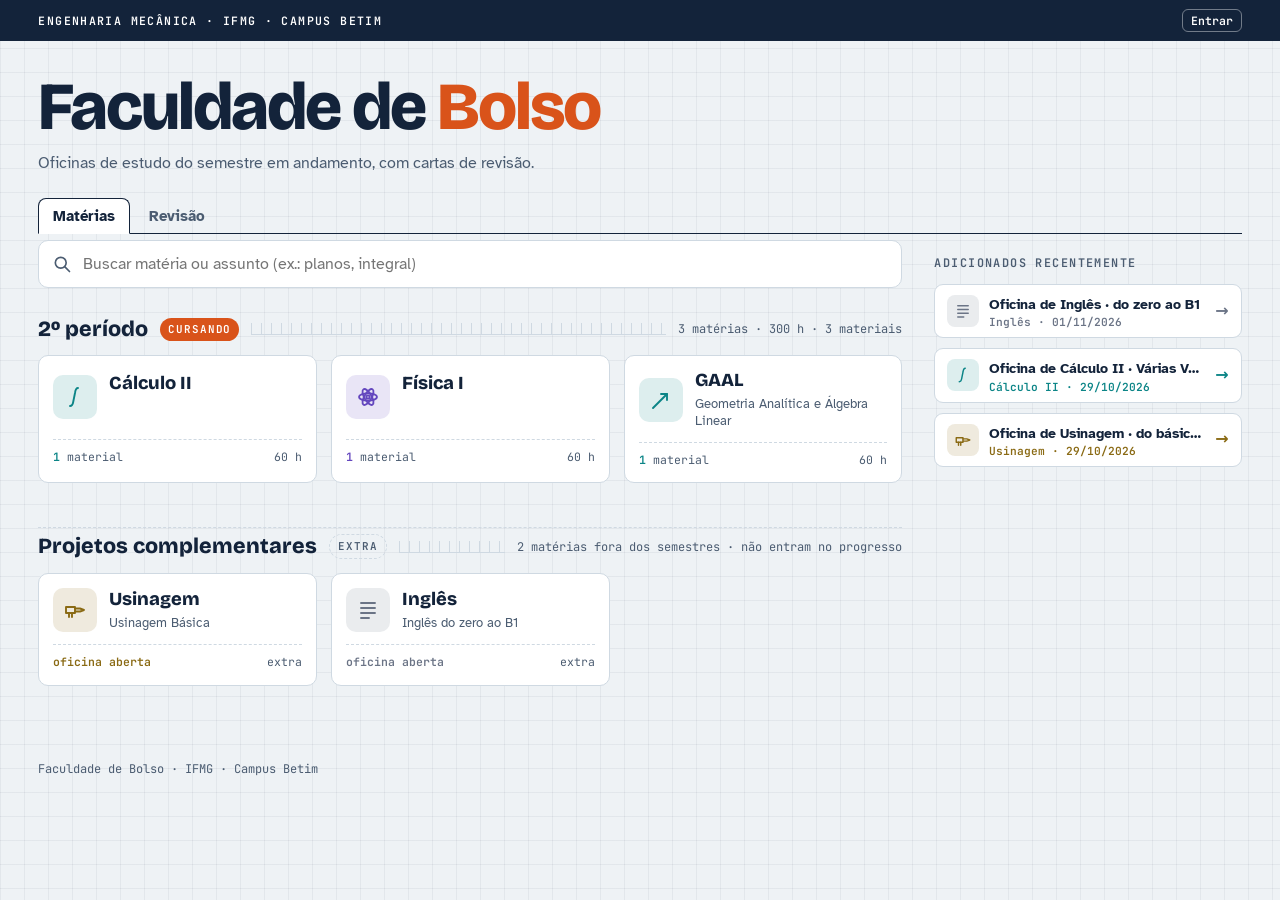
==== index.html @ 399d70ec "Cálculo II: aula de 04/11 (extremos); aviso de site atualizado para quem está com ele aberto Co-Auth" ====
<!doctype html>
<html lang="pt-BR">
<head>
<meta charset="utf-8">
<meta name="viewport" content="width=device-width, initial-scale=1, viewport-fit=cover">
<title>Faculdade de Bolso</title>
<link rel="manifest" href="manifest.webmanifest">
<meta name="theme-color" content="#13233A">
<link rel="icon" type="image/png" href="icons/logo-favicon-64.png">
<link rel="apple-touch-icon" href="icons/logo-apple-180.png">
<meta name="apple-mobile-web-app-capable" content="yes">
<meta name="description" content="Hub de estudos de Engenharia Mecânica: matérias por período com os materiais interativos de cada uma.">
<link rel="preconnect" href="https://fonts.googleapis.com">
<link rel="preconnect" href="https://fonts.gstatic.com" crossorigin>
<link rel="stylesheet" href="https://fonts.googleapis.com/css2?family=Bricolage+Grotesque:opsz,wght@12..96,500;12..96,700;12..96,800&family=Atkinson+Hyperlegible:wght@400;700&family=JetBrains+Mono:wght@400;600&display=swap">
<style>
/* Layout: caderneta de engenharia — folha milimetrada, cada período é uma "régua" com as matérias como fichas de arquivo */
:root{
  --paper:#EEF2F5; --sheet:#FFFFFF; --ink:#13233A; --ink2:#4B5C71; --line:#CFD9E2; --grid:rgba(19,35,58,.055);
  --accent:#D9531A; --accent2:#0C8587; --ok:#2A7F3E; --bad:#BF3328;
  --f-disp:"Bricolage Grotesque","Trebuchet MS",system-ui,sans-serif;
  --f-body:"Atkinson Hyperlegible","Segoe UI",system-ui,sans-serif;
  --f-mono:"JetBrains Mono",ui-monospace,Consolas,monospace;
  color-scheme:light;
}
@media (prefers-color-scheme: dark){:root:not([data-theme="light"]){
  --paper:#0B1624; --sheet:#112034; --ink:#E4EDF6; --ink2:#9BAFC4; --line:#24384F; --grid:rgba(140,185,230,.07);
  --accent:#FF7B3F; --accent2:#3CC6C8; --ok:#5DC46F; --bad:#FF6E61; color-scheme:dark}}
:root[data-theme="dark"]{
  --paper:#0B1624; --sheet:#112034; --ink:#E4EDF6; --ink2:#9BAFC4; --line:#24384F; --grid:rgba(140,185,230,.07);
  --accent:#FF7B3F; --accent2:#3CC6C8; --ok:#5DC46F; --bad:#FF6E61; color-scheme:dark}
:root{padding-top:env(safe-area-inset-top,0px);padding-bottom:env(safe-area-inset-bottom,0px)}
*{box-sizing:border-box}
body{margin:0;background:var(--paper);color:var(--ink);font:16px/1.55 var(--f-body);
  background-image:linear-gradient(var(--grid) 1px,transparent 1px),linear-gradient(90deg,var(--grid) 1px,transparent 1px);background-size:24px 24px}
[hidden]{display:none!important}
.wrap{--gut:clamp(16px,3vw,56px);max-width:1680px;margin:0 auto;padding-left:max(var(--gut),env(safe-area-inset-left,0px));padding-right:max(var(--gut),env(safe-area-inset-right,0px))}
h1,h2,h3{font-family:var(--f-disp);margin:0;line-height:1.1;text-wrap:balance}
a{color:inherit}
:focus-visible{outline:2.5px solid var(--accent);outline-offset:2px}
.mono{font-family:var(--f-mono)}
.eyebrow{font-family:var(--f-mono);font-size:.74rem;letter-spacing:.12em;text-transform:uppercase;color:var(--ink2);font-weight:600}

/* topo */
.topbar{background:var(--ink);color:var(--sheet)}
.tbin{display:flex;align-items:center;justify-content:space-between;gap:16px;padding-block:9px;flex-wrap:wrap}
.tbc{font-family:var(--f-mono);font-size:.72rem;letter-spacing:.12em;text-transform:uppercase;font-weight:600}
.mini{display:flex;align-items:center;gap:10px;text-decoration:none;color:inherit;font-family:var(--f-mono);font-size:.74rem}
.mini b{font-size:.9rem;font-variant-numeric:tabular-nums}
.mbar{display:flex;gap:2px;width:170px;height:6px}
.mbar i{display:block;height:100%;border-radius:2px;background:color-mix(in srgb,var(--sheet) 28%,transparent);overflow:hidden;position:relative}
.mbar i em{position:absolute;inset:0 auto 0 0;background:var(--ok)}
.mbar i.cur{outline:1.5px solid var(--accent);outline-offset:1px}
.mini .rp{color:#FF8C80;white-space:nowrap}
.top{padding-block:30px 22px;display:flex;align-items:flex-end;justify-content:space-between;gap:20px;flex-wrap:wrap}
.tt{min-width:0}
.top h1 a{text-decoration:none;color:inherit}
.top h1{font-size:clamp(2.3rem,6.5vw,4.2rem);font-weight:800;letter-spacing:-.03em}
.top h1 span{color:var(--accent)}
.top p{color:var(--ink2);max-width:52ch;margin:.4rem 0 0;font-size:1rem}
.stamp{border:1.5px solid var(--ink);background:var(--sheet);font-family:var(--f-mono);font-size:.78rem;min-width:220px}
.stamp div{display:grid;grid-template-columns:auto 1fr;gap:12px;padding:6px 12px;border-top:1px solid var(--line)}
.stamp div:first-child{border-top:0}
.stamp b{font-variant-numeric:tabular-nums;text-align:right;font-weight:600}
.stamp span{color:var(--ink2);text-transform:uppercase;letter-spacing:.06em;font-size:.68rem;align-self:center}
@media (max-width:640px){.top{grid-template-columns:1fr}.stamp{min-width:0;display:grid;grid-template-columns:1fr 1fr}.stamp div{border-top:1px solid var(--line);border-left:1px solid var(--line);margin-left:-1px}.stamp div:nth-child(-n+2){border-top:0}.stamp div:last-child{grid-column:1/-1}}

.search{position:relative;margin-bottom:30px}
.search input{width:100%;font:500 1rem var(--f-body);padding:13px 16px 13px 44px;border:1.5px solid var(--line);border-radius:10px;background:var(--sheet);color:var(--ink)}
.search input:focus{outline:none;border-color:var(--accent2)}
.search svg{position:absolute;left:14px;top:50%;transform:translateY(-50%);width:20px;height:20px;color:var(--ink2)}
.results{display:grid;gap:8px;margin-top:10px}

/* recentes */
.cy{display:inline-block;font:600 .66rem var(--f-mono);letter-spacing:.05em;text-transform:uppercase;padding:2px 7px;border-radius:4px;background:var(--line);color:var(--ink2);margin-top:2px}
.cy.on{background:color-mix(in srgb,var(--accent) 15%,var(--sheet));color:var(--accent)}
.upd{list-style:none;margin:-4px 0 6px;padding:8px 16px 10px 16px;border:1px dashed var(--line);border-top:0;border-radius:0 0 10px 10px;font-size:.86rem;color:var(--ink2);display:grid;gap:3px}
.upd li{display:grid;grid-template-columns:44px 1fr;gap:6px}
.upd li span{font:600 .72rem var(--f-mono);color:var(--ink)}
.pshow{display:flex;flex-wrap:wrap;gap:8px;margin:-6px 0 10px}
.pshow button{font:600 .8rem var(--f-mono);padding:8px 14px;border-radius:8px;border:1.5px dashed var(--line);background:transparent;color:var(--ink2);cursor:pointer}
.pshow button:hover{border-color:var(--ink2);color:var(--ink)}
.today{display:flex;flex-wrap:wrap;align-items:center;gap:8px;text-decoration:none;color:var(--ink);margin:14px 0 14px;font-size:.88rem}
.today .tk{font:600 .72rem var(--f-mono);letter-spacing:.1em;text-transform:uppercase;color:var(--ink2);margin-right:4px}
.today .tc{--mc:var(--accent);border:1.5px solid var(--line);background:var(--sheet);border-radius:999px;padding:4px 12px}
.today .tc b{font-family:var(--f-mono);font-size:.8rem;color:var(--mc)}
.today .tc.prox{border-color:var(--mc)}
.today .tc.agora{border-color:var(--mc);background:color-mix(in srgb,var(--mc) 12%,var(--sheet))}
.today .tc.agora em{font-style:normal;font:600 .66rem var(--f-mono);text-transform:uppercase;color:var(--mc)}
.today .tc.feita{opacity:.5}
.today .go{font-weight:700;color:var(--ink2);margin-left:auto;font-size:.82rem}
.hgrid table{width:100%;min-width:640px;table-layout:fixed;border-collapse:separate;border-spacing:0;background:transparent}
.hgrid th,.hgrid td{border:0;padding:4px;text-align:center}
.hgrid th{font:600 .74rem var(--f-mono);letter-spacing:.06em;text-transform:uppercase;color:var(--ink2);padding-bottom:8px}
.hgrid th.hoje{color:var(--accent)}
.hgrid th.fx2{width:64px;text-transform:none;font-size:.72rem;line-height:1.4}
.hgrid td.hoje{background:color-mix(in srgb,var(--accent) 6%,transparent);border-radius:8px}
.hc{--mc:var(--accent);display:grid;justify-items:center;gap:4px;text-decoration:none;color:var(--ink);background:var(--sheet);border:1.5px solid var(--line);border-top:4px solid var(--mc);border-radius:9px;padding:12px 6px;min-height:118px;align-content:center}
.hc:hover{border-color:var(--mc)}
.hc.on{border-color:var(--mc);box-shadow:0 0 0 2px color-mix(in srgb,var(--mc) 25%,transparent)}
.hc .ic{width:34px;height:34px;border-radius:8px;grid-row:auto}
.hc .ic svg{width:19px;height:19px}
.hc b{font-family:var(--f-disp);font-size:.95rem}
.hc small{font:600 .64rem var(--f-mono);color:var(--ink2)}
.hc em{font-style:normal;font:600 .62rem var(--f-mono);text-transform:uppercase;color:var(--sheet);background:var(--mc);border-radius:4px;padding:1px 6px}
.rc{--mc:var(--accent);display:grid;grid-template-columns:auto 1fr auto;gap:10px;align-items:center;text-decoration:none;color:var(--ink);background:var(--sheet);border:1px solid var(--line);border-radius:9px;padding:8px 12px;transition:border-color .15s}
.rc:hover{border-color:var(--mc)}
.rc .ic{width:32px;height:32px;border-radius:8px;grid-row:auto}
.rc .ic svg{width:18px;height:18px}
.rc .rt{min-width:0}
.rc b{display:block;font-size:.9rem;white-space:nowrap;overflow:hidden;text-overflow:ellipsis}
.rc small{display:block;font:600 .7rem var(--f-mono);color:var(--mc)}
.rc .go{font-weight:700;color:var(--mc)}
.recent{display:grid;grid-template-columns:repeat(auto-fill,minmax(min(100%,280px),1fr));gap:10px;margin:12px 0 38px}

/* períodos */
.periodo{margin-bottom:34px}
.ruler{display:flex;align-items:center;gap:12px;margin-bottom:14px}
.ruler h2{font-size:1.35rem;font-weight:800;white-space:nowrap}
.ruler .ticks{flex:1;height:12px;background:repeating-linear-gradient(90deg,var(--line) 0 1px,transparent 1px 10px);border-bottom:1px solid var(--line)}
.ruler .ct{font-family:var(--f-mono);font-size:.75rem;color:var(--ink2);white-space:nowrap}
.grid{display:grid;grid-template-columns:repeat(auto-fill,minmax(210px,1fr));gap:12px}
.mat{--mc:var(--accent);display:grid;grid-template-columns:auto 1fr;gap:4px 12px;align-items:center;text-decoration:none;color:var(--ink);background:var(--sheet);border:1px solid var(--line);border-radius:10px;padding:14px;position:relative;transition:transform .15s,border-color .15s}
.mat:hover{transform:translateY(-2px);border-color:var(--mc)}
.ic{width:44px;height:44px;border-radius:10px;display:grid;place-items:center;background:color-mix(in srgb,var(--mc) 14%,var(--sheet));color:var(--mc);grid-row:span 2}
.ic svg{width:24px;height:24px}
.mat .sg{font-family:var(--f-disp);font-weight:800;font-size:1.15rem;line-height:1.1}
.mat .nm{font-size:.84rem;color:var(--ink2);line-height:1.3;grid-column:2;min-width:0;overflow-wrap:anywhere}
.mat .sg{min-width:0;overflow-wrap:anywhere}
.mat .n{grid-column:1/-1;margin-top:8px;font-family:var(--f-mono);font-size:.72rem;color:var(--ink2);display:flex;justify-content:space-between;border-top:1px dashed var(--line);padding-top:8px}
.mat.empty .n{opacity:.7}
.mat .n b{color:var(--mc);font-weight:600}

/* matéria */
.back{display:inline-flex;align-items:center;gap:6px;font-weight:700;font-size:.9rem;text-decoration:none;color:var(--ink2);margin-block:28px 18px}
.back:hover{color:var(--ink)}
.mhead{--mc:var(--accent);display:grid;grid-template-columns:auto 1fr;gap:18px;align-items:center;padding-bottom:22px;border-bottom:1.5px solid var(--ink);margin-bottom:22px}
.mhead .ic{width:72px;height:72px;border-radius:16px;grid-row:auto}
.mhead .ic svg{width:38px;height:38px}
.mhead h1{font-size:clamp(1.7rem,5vw,2.6rem);font-weight:800;letter-spacing:-.015em}
.mhead p{margin:.3rem 0 0;color:var(--ink2)}
.files{display:grid;gap:10px}
.file{--mc:var(--accent);display:grid;grid-template-columns:auto 1fr auto;gap:6px 16px;align-items:center;background:var(--sheet);border:1px solid var(--line);border-radius:10px;padding:14px 16px;text-decoration:none;color:var(--ink);transition:border-color .15s}
.file:hover{border-color:var(--mc)}
.badge{font-family:var(--f-mono);font-size:.68rem;letter-spacing:.08em;text-transform:uppercase;font-weight:600;padding:4px 8px;border-radius:5px;background:var(--ink);color:var(--sheet);grid-row:span 2;align-self:start;margin-top:2px}
.file h3{font-size:1.1rem;font-weight:700}
.file .meta{grid-column:2;font-size:.9rem;color:var(--ink2);min-width:0}
.file .meta small{display:block;font-family:var(--f-mono);font-size:.72rem;margin-top:4px}
.file .go{grid-row:span 2;font-weight:700;color:var(--mc);white-space:nowrap}
.file .from{font-family:var(--f-mono);font-size:.7rem;color:var(--mc);font-weight:600;letter-spacing:.04em}
@media (max-width:560px){.file{grid-template-columns:1fr}.badge{grid-row:auto;justify-self:start}.file .meta{grid-column:auto}.file .go{grid-row:auto;order:5}}
.blank{border:1.5px dashed var(--line);border-radius:10px;padding:26px;text-align:center;color:var(--ink2)}
.blank b{display:block;font-family:var(--f-disp);color:var(--ink);font-size:1.1rem;margin-bottom:4px}
.prog{background:var(--sheet);border:1.5px solid var(--ink);border-radius:4px;padding:18px 18px 16px;margin-bottom:24px;display:grid;grid-template-columns:auto 1fr;gap:6px 22px;align-items:center}
.prog .pct{font-family:var(--f-disp);font-weight:800;font-size:clamp(2.6rem,8vw,3.6rem);line-height:1;letter-spacing:-.03em;grid-row:span 2;font-variant-numeric:tabular-nums}
.prog .pct small{font-size:.45em;color:var(--ink2);margin-left:2px}
.prog .lb{font-family:var(--f-mono);font-size:.74rem;letter-spacing:.1em;text-transform:uppercase;color:var(--ink2);font-weight:600}
.segs{display:flex;gap:3px;height:26px;margin-top:4px}
.seg{position:relative;border-radius:3px;background:var(--line);overflow:hidden;min-width:0}
.seg i{position:absolute;inset:0 auto 0 0;background:var(--ok)}
.seg.cur{outline:2px solid var(--accent);outline-offset:1px}
.seg span{position:absolute;inset:0;display:grid;place-items:center;font:600 .64rem var(--f-mono);color:var(--ink);mix-blend-mode:normal}
.prog .sub{grid-column:1/-1;display:flex;flex-wrap:wrap;gap:6px 18px;font-size:.88rem;color:var(--ink2);border-top:1px dashed var(--line);padding-top:10px;margin-top:8px}
.prog .sub b{color:var(--ink);font-variant-numeric:tabular-nums}
.prog .sub .bad b{color:var(--bad)}
@media (max-width:560px){.prog{grid-template-columns:1fr}.prog .pct{grid-row:auto}}
details.periodo>summary{list-style:none;cursor:pointer}
details.periodo>summary::-webkit-details-marker{display:none}
details.periodo>summary .ruler{margin-bottom:0}
details.periodo[open]>summary .ruler{margin-bottom:14px}
details.periodo .tg{font-family:var(--f-mono);font-size:.72rem;color:var(--ink2);white-space:nowrap}
details.periodo[open] .tg::after{content:" · ocultar"}
details.periodo:not([open]) .tg::after{content:" · mostrar"}
details.periodo h2{color:var(--ink2)}
.pill.ok{background:var(--ok)}
.pill.bad{background:var(--bad)}
.mat .st{font:600 .62rem var(--f-mono);margin-right:4px;letter-spacing:.06em;text-transform:uppercase;padding:2px 6px;border-radius:4px}
.mat.aprovada .st{background:color-mix(in srgb,var(--ok) 16%,var(--sheet));color:var(--ok)}
.mat.cursando .st{background:color-mix(in srgb,var(--accent) 16%,var(--sheet));color:var(--accent)}
.mat.reprovada{border-color:var(--bad);background:color-mix(in srgb,var(--bad) 8%,var(--sheet))}
.mat.reprovada .st{background:var(--bad);color:var(--sheet)}
.mat.reprovada .sg{color:var(--bad)}
#jump button.done{border-color:var(--ok);color:var(--ok)}
#jump button.done.on{background:var(--ink);color:var(--sheet)}
.editbtn{flex:none;margin-left:auto;font:700 .84rem var(--f-body);padding:7px 13px;border-radius:8px;border:1.5px solid var(--ink);background:var(--ink);color:var(--sheet);cursor:pointer;white-space:nowrap}
.editbtn.on{background:var(--ok);border-color:var(--ok)}
.editpanel{background:var(--sheet);border:1.5px dashed var(--ok);border-radius:10px;padding:12px 16px;margin:-10px 0 24px;font-size:.92rem}
.editpanel p{margin:.2rem 0}
.editpanel .mono{font-size:.78rem;color:var(--ok);min-height:1.2em}
.bk{display:flex;flex-wrap:wrap;gap:8px;margin:10px 0 4px}
.bk input{flex:1;min-width:0;font:500 .85rem var(--f-mono);padding:7px 10px;border-radius:7px;border:1.5px solid var(--line);background:var(--paper);color:var(--ink)}
.bk button{font:700 .82rem var(--f-body);padding:7px 12px;border-radius:7px;border:1.5px solid var(--ink);background:var(--ink);color:var(--sheet);cursor:pointer}
.bk button.ghost{background:transparent;color:var(--ink)}
.stsel{grid-column:1/-1;display:grid;grid-template-columns:1fr 1fr;gap:5px;margin-top:10px}
.stsel button{font:600 .72rem var(--f-mono);letter-spacing:.03em;padding:7px 4px;border-radius:6px;border:1.5px solid var(--line);background:var(--paper);color:var(--ink2);cursor:pointer}
.stsel button:hover{border-color:var(--ink2)}
.stsel button.on{background:var(--ink);border-color:var(--ink);color:var(--sheet)}
.stsel button.cursando.on{background:var(--accent);border-color:var(--accent)}
.stsel button.aprovada.on{background:var(--ok);border-color:var(--ok)}
.stsel button.reprovada.on{background:var(--bad);border-color:var(--bad)}
.stbox{margin:-8px 0 22px;max-width:520px}
.stbox .stsel{grid-template-columns:repeat(4,1fr)}
@media (max-width:480px){.stbox .stsel{grid-template-columns:1fr 1fr}.jumpbar{flex-wrap:wrap}.editbtn{margin-left:0}}
.mat.edit{cursor:default}
.mat.edit:hover{transform:none}
.jumpbar{position:sticky;top:env(safe-area-inset-top,0px);z-index:5;display:flex;align-items:center;gap:12px;background:var(--paper);padding-block:10px;margin-bottom:22px;border-bottom:1px solid var(--line)}
#jump{display:flex;gap:6px;overflow-x:auto;scrollbar-width:none;min-width:0}
#jump::-webkit-scrollbar{display:none}
#jump button{flex:none;font:600 .82rem var(--f-mono);padding:6px 11px;border-radius:999px;border:1.5px solid var(--line);background:var(--sheet);color:var(--ink);cursor:pointer}
#jump button:hover{border-color:var(--ink2)}
#jump button.on{background:var(--ink);border-color:var(--ink);color:var(--sheet)}
.periodo{scroll-margin-top:calc(env(safe-area-inset-top,0px) + 64px)}
.pill{font-family:var(--f-mono);font-size:.68rem;font-weight:600;letter-spacing:.08em;text-transform:uppercase;background:var(--accent);color:var(--sheet);padding:3px 8px;border-radius:999px;white-space:nowrap}
body::before{content:"";position:fixed;inset:0 0 auto;height:env(safe-area-inset-top,0px);z-index:10;background:var(--paper)}
@media (max-width:480px){.ruler{flex-wrap:wrap}.ruler .ticks{display:none}.ruler .ct{width:100%}}
.periodo.extras{margin-top:44px;padding-top:6px;border-top:1.5px dashed var(--line)}
.pill.gh{background:transparent;color:var(--ink2);border:1.5px dashed var(--line)}
.tabs{display:flex;gap:4px;padding-block:0;margin-bottom:6px;border-bottom:1.5px solid var(--ink)}
.tabs a{font:700 .95rem var(--f-body);text-decoration:none;color:var(--ink2);padding:8px 14px;border-radius:8px 8px 0 0;display:flex;align-items:center;gap:8px;margin-bottom:-1.5px;border:1.5px solid transparent}
.tabs a:hover{color:var(--ink)}
.tabs a.on{color:var(--ink);background:var(--sheet);border-color:var(--ink);border-bottom-color:var(--sheet)}
.tb{font:600 .68rem var(--f-mono);background:var(--accent);color:var(--sheet);border-radius:999px;padding:2px 7px}
.alerts{display:flex;gap:8px;flex-wrap:wrap;justify-content:flex-end}
.alerts:empty{display:none}
.alert{--lv:var(--accent2);width:96px;aspect-ratio:1/1;display:flex;flex-direction:column;justify-content:space-between;text-decoration:none;color:var(--ink);background:color-mix(in srgb,var(--lv) 10%,var(--sheet));border:1.5px solid var(--lv);border-radius:10px;padding:8px 9px;transition:transform .15s}
.alert:hover{transform:translateY(-2px)}
.alert.l1{--lv:var(--bad)}.alert.l2{--lv:var(--accent)}
.alert .cd{font-family:var(--f-disp);font-weight:800;font-size:1.7rem;line-height:.95;color:var(--lv)}
.alert .cd small{font:600 .6rem var(--f-mono);letter-spacing:.06em;text-transform:uppercase;margin-left:3px}
.alert b{font-family:var(--f-disp);font-size:.86rem;line-height:1.1;display:block}
.alert span.t{font:600 .64rem var(--f-mono);color:var(--ink2);line-height:1.2;display:block}
.phead{padding-block:18px 16px}
.phead h1{font-size:clamp(1.8rem,5vw,2.6rem);font-weight:800;letter-spacing:-.03em;margin-top:6px}
.phead p{color:var(--ink2);max-width:60ch;margin:.5rem 0 0}
.next{--mc:var(--accent);display:grid;grid-template-columns:auto 1fr;gap:6px 24px;align-items:center;background:var(--sheet);border:1.5px solid var(--ink);border-radius:4px;padding:20px;margin-bottom:22px;position:relative}
.next .big{font-family:var(--f-disp);font-weight:800;font-size:clamp(3.4rem,12vw,5rem);line-height:.9;color:var(--mc);text-align:center;grid-row:span 3;font-variant-numeric:tabular-nums}
.next .big small{display:block;font:600 .72rem var(--f-mono);letter-spacing:.1em;text-transform:uppercase;color:var(--ink2);margin-top:6px}
.next .k{font:600 .72rem var(--f-mono);letter-spacing:.1em;text-transform:uppercase;color:var(--mc)}
.next h2{font-size:clamp(1.4rem,4vw,1.9rem);font-weight:800}
.next p{margin:0;color:var(--ink2);font-size:.95rem}
.next .act{grid-column:1/-1;display:flex;flex-wrap:wrap;gap:8px;margin-top:10px;border-top:1px dashed var(--line);padding-top:12px}
.btnl{font:700 .86rem var(--f-body);text-decoration:none;padding:8px 14px;border-radius:8px;border:1.5px solid var(--ink);background:var(--ink);color:var(--sheet)}
.btnl.gh{background:transparent;color:var(--ink)}
@media (max-width:560px){.next{grid-template-columns:1fr}.next .big{grid-row:auto;text-align:left}}
.pbar{display:flex;flex-wrap:wrap;align-items:center;gap:10px;margin-bottom:6px}
.chips{display:flex;flex-wrap:wrap;gap:6px;flex:1;min-width:0}
.chips button{font:600 .8rem var(--f-mono);padding:6px 11px;border-radius:999px;border:1.5px solid var(--line);background:var(--sheet);color:var(--ink);cursor:pointer}
.chips button.on{background:var(--ink);border-color:var(--ink);color:var(--sheet)}
.icsbtn{font:700 .84rem var(--f-body);padding:7px 13px;border-radius:8px;border:1.5px solid var(--ink);background:transparent;color:var(--ink);cursor:pointer}
.icsmsg{font-size:.76rem;color:var(--ink2);min-height:1.2em;margin:0 0 14px}
.month{font:600 .74rem var(--f-mono);letter-spacing:.12em;text-transform:uppercase;color:var(--ink2);margin:22px 0 8px;display:flex;align-items:center;gap:10px}
.month::after{content:"";flex:1;height:1px;background:var(--line)}
.prow{--mc:var(--accent);display:grid;grid-template-columns:58px 1fr auto;gap:4px 14px;align-items:center;background:var(--sheet);border:1px solid var(--line);border-left:5px solid var(--mc);border-radius:8px;padding:10px 14px;margin-bottom:8px}
.prow .dt{text-align:center;font-family:var(--f-mono);line-height:1.1;grid-row:span 2}
.prow .dt b{display:block;font-family:var(--f-disp);font-size:1.6rem;font-weight:800}
.prow .dt span{font-size:.66rem;text-transform:uppercase;letter-spacing:.06em;color:var(--ink2)}
.prow h3{font-size:1.02rem;font-weight:700}
.prow h3 em{font-style:normal;color:var(--mc);font-family:var(--f-mono);font-size:.78rem;font-weight:600;margin-right:6px}
.prow p{margin:0;font-size:.86rem;color:var(--ink2);grid-column:2/-1}
.prow p a{color:var(--mc);font-weight:700}
.pill2{font:600 .7rem var(--f-mono);padding:3px 9px;border-radius:999px;white-space:nowrap;background:var(--line);color:var(--ink)}
.pill2.l1{background:var(--bad);color:var(--sheet)}.pill2.l2{background:var(--accent);color:var(--sheet)}.pill2.l3{background:color-mix(in srgb,var(--accent2) 18%,var(--sheet));color:var(--accent2)}
.prow.past{opacity:.55}
.prow.reserva{border-left-style:dashed;background:transparent}
.prow.reserva h3{font-weight:400;color:var(--ink2)}
@media (max-width:520px){.prow{grid-template-columns:50px 1fr}.prow .pill2{grid-column:2;justify-self:start}}
.addp{margin-top:26px;background:var(--sheet);border:1.5px dashed var(--line);border-radius:10px;padding:12px 16px}
.addp summary{cursor:pointer;font-weight:700}
.addp .hint{font-size:.86rem;color:var(--ink2);margin:.4rem 0 .6rem}
.pform{display:grid;grid-template-columns:repeat(auto-fill,minmax(180px,1fr));gap:10px}
.pform label{display:grid;gap:3px;font-size:.78rem;font-weight:700;color:var(--ink2)}
.pform .wide{grid-column:1/-1}
.pform input,.pform select{font:500 .95rem var(--f-body);padding:8px 10px;border-radius:7px;border:1.5px solid var(--line);background:var(--paper);color:var(--ink);width:100%;min-width:0}
.pform button{cursor:pointer}
.pform .mono{font-size:.78rem;color:var(--ok)}
.mtag{font:600 .66rem var(--f-mono);text-transform:uppercase;letter-spacing:.06em;color:var(--ink2);border:1px solid var(--line);border-radius:4px;padding:1px 5px}
.rm{font:600 .72rem var(--f-mono);background:none;border:0;color:var(--bad);cursor:pointer;padding:0 2px;text-decoration:underline}
.pastbox>summary{cursor:pointer;list-style:none}.pastbox>summary::-webkit-details-marker{display:none}
.mprov{margin:0 0 22px;display:grid;gap:6px}
footer{padding-block:40px 40px;color:var(--ink2);font-family:var(--f-mono);font-size:.75rem}
@media (prefers-reduced-motion:reduce){*{transition:none!important}}


/* conta, login e modo visitante */
.tbr{display:flex;align-items:center;gap:14px;flex-wrap:wrap}
.conta{display:flex;align-items:center;gap:8px;font-family:var(--f-mono);font-size:.72rem}
.conta .sy{opacity:.75}
.conta button{font:600 .72rem var(--f-mono);background:transparent;color:inherit;border:1px solid color-mix(in srgb,var(--sheet) 40%,transparent);border-radius:6px;padding:3px 8px;cursor:pointer}
.auth{min-height:100vh;display:grid;place-items:center;padding:24px 16px}
.authbox{width:min(420px,100%);background:var(--sheet);border:1.5px solid var(--ink);border-radius:14px;padding:26px clamp(18px,5vw,30px)}
.authbox h1{font-size:2rem;font-weight:800;margin:.2rem 0 .3rem}
.authbox .hint{color:var(--ink2);margin:0 0 16px;font-size:.92rem}
.aform{display:grid;gap:12px}
.aform label{display:grid;gap:4px;font-weight:700;font-size:.9rem}
.aform input{font:1rem var(--f-body);padding:11px 12px;border:1.5px solid var(--line);border-radius:9px;background:var(--paper);color:var(--ink)}
.aform input:focus{outline:none;border-color:var(--accent2)}
.arow{display:flex;gap:8px;flex-wrap:wrap}
.alink{background:none;border:0;padding:0;font:600 .8rem var(--f-mono);color:var(--ink2);text-decoration:underline;cursor:pointer;justify-self:start}
.amsg{min-height:1.2em;font-size:.8rem;margin:0}
.amsg.err{color:var(--bad)}.amsg.ok{color:var(--ok)}
body.vis #prog,body.vis #alerts,body.vis #tabProv,body.vis #tabHor,body.vis #today,body.vis .jumpbar,body.vis #editPanel,body.vis #pshow,body.vis .stbox,body.vis .mprov{display:none!important}

/* telas largas */
@media (min-width:1200px){
  #home:not([hidden]){display:grid;grid-template-columns:minmax(0,1fr) clamp(300px,24vw,400px);grid-template-rows:repeat(6,auto) 1fr;column-gap:clamp(24px,2.5vw,44px)}
  #home>*{grid-column:1}
  #home>#today{grid-row:1}#home>.search{grid-row:2}#home>.jumpbar{grid-row:3}#home>#editPanel{grid-row:4}#home>#periodos{grid-row:5}#home>#pshow{grid-row:6}
  #home>#recentWrap{grid-column:2;grid-row:1/-1;align-self:start;position:sticky;top:16px;padding-top:14px}
  #recentWrap .recent{grid-template-columns:1fr;margin-bottom:0}
  .grid{grid-template-columns:repeat(auto-fill,minmax(230px,1fr));gap:14px}
  #materia{max-width:1180px}
}
@media (min-width:1900px){
  body{font-size:17px}
  .grid{grid-template-columns:repeat(auto-fill,minmax(250px,1fr))}
}
@media (max-width:480px){
  .top{padding-block:22px 16px}
  .grid{grid-template-columns:1fr;gap:10px}
  .mat{padding:12px}
}
</style>
</head>
<body>
<div class="topbar"><div class="wrap tbin"><span class="tbc" id="curso">Engenharia Mecânica</span><span class="tbr"><a class="mini" id="prog" href="#" aria-label="Progresso do curso"></a><span class="conta" id="conta" hidden></span></span></div></div>
<section class="auth" id="auth" hidden>
  <div class="authbox">
    <div class="eyebrow">Faculdade de Bolso</div>
    <h1>Entrar</h1>
    <p class="hint" id="authSub">Acesso do administrador.</p>
    <form id="authForm" class="aform">
      <label>E-mail <input type="email" id="aEmail" autocomplete="username" required></label>
      <label>Senha <input type="password" id="aPass" autocomplete="current-password" minlength="8" required></label>
      <div class="arow"><button type="submit" class="btnl" id="aGo">Entrar</button><button type="button" class="btnl gh" id="aMode">Voltar sem entrar</button></div>
      <button type="button" class="alink" id="aForgot">Esqueci minha senha</button>
      <p class="mono amsg" id="aMsg" aria-live="polite"></p>
    </form>
  </div>
</section>
<main class="wrap" id="app">
<header class="top">
  <div class="tt">
    <h1><a href="#">Faculdade de <span>Bolso</span></a></h1>
    <p>Todas as matérias do curso, organizadas por período, com os materiais de estudo de cada uma.</p>
  </div>
  <div class="alerts" id="alerts" aria-label="Provas chegando"></div>
</header>
<nav class="tabs" aria-label="Seções"><a href="#" id="tabMat">Matérias</a><a href="#provas" id="tabProv">Provas<span class="tb" id="tabBadge" hidden></span></a><a href="#horario" id="tabHor">Horário</a><a href="#revisao" id="tabRev">Revisão<span class="tb" id="revBadge" hidden></span></a></nav>

<section id="home">

  <a class="today" id="today" href="#horario" hidden></a>

  <div class="search">
    <svg viewBox="0 0 24 24" fill="none" stroke="currentColor" stroke-width="2" stroke-linecap="round" aria-hidden="true"><circle cx="10.5" cy="10.5" r="6.5"/><path d="M15.5 15.5 21 21"/></svg>
    <input type="search" id="q" placeholder="Buscar matéria ou assunto (ex.: planos, integral)" aria-label="Buscar">
    <div class="results" id="results" hidden></div>
  </div>

  <div id="recentWrap">
    <div class="eyebrow">Adicionados recentemente</div>
    <div class="recent" id="recent"></div>
  </div>

  <div class="jumpbar"><span class="eyebrow">Ir para</span><div id="jump"></div><button type="button" id="editBtn" class="editbtn" aria-pressed="false">Dar baixa nas matérias</button></div>
  <div class="editpanel" id="editPanel" hidden>
    <p><b>Toque na situação de cada matéria.</b> A porcentagem atualiza na hora. As marcações ficam salvas neste navegador; para levar para outro aparelho, copie o backup e restaure lá.</p>
    <div class="bk"><button type="button" id="bkCopy">Copiar backup</button><input type="text" id="bkTxt" placeholder="cole aqui o backup do outro aparelho" aria-label="Código de backup"><button type="button" id="bkLoad" class="ghost">Restaurar</button></div>
    <p class="mono" id="bkMsg" aria-live="polite"></p>
  </div>
  <div id="periodos"></div>
  <div class="pshow" id="pshow"></div>
</section>

<section id="materia" hidden></section>

<section id="revisao" hidden>
  <header class="phead">
    <div class="eyebrow">Repetição espaçada · método Anki</div>
    <h1>Revisão</h1>
    <p>Cartas das matérias do semestre, misturadas. Responda de cabeça, vire a carta e diga como foi: o que você erra volta logo, o que você acerta vai ficando mais espaçado.</p>
  </header>
  <div id="revBox"></div>
</section>

<section id="horario" hidden>
  <header class="phead">
    <div class="eyebrow" id="horSem">Semestre</div>
    <h1>Horário</h1>
    <p id="horSub"></p>
  </header>
  <div class="tbl hgrid" id="horGrid"></div>
</section>

<section id="provas" hidden>
  <header class="phead">
    <div class="eyebrow">2º semestre · 2026</div>
    <h1>Provas</h1>
    <p>Datas tiradas dos cronogramas das professoras. Elas avisam que o cronograma pode sofrer pequenas alterações, então confira no AVA perto da data.</p>
  </header>
  <div id="nextBox"></div>
  <div class="pbar"><div class="chips" id="pFilter"></div><button type="button" id="icsBtn" class="icsbtn">Adicionar ao calendário</button></div>
  <p class="icsmsg mono" id="icsMsg" aria-live="polite"></p>
  <div id="plist"></div>
  <details class="addp" id="addp">
    <summary>+ Incluir prova manualmente</summary>
    <p class="hint">Para matérias sem cronograma. Fica salva neste navegador e entra no backup.</p>
    <form id="pForm" class="pform">
      <label>Matéria <select id="pfMat" required></select></label>
      <label>Avaliação <input type="text" id="pfTit" placeholder="ex.: 1ª Prova" required></label>
      <label>Data <input type="date" id="pfData" required></label>
      <label>Valor (pts) <input type="text" id="pfVal" inputmode="decimal" placeholder="opcional"></label>
      <label class="wide">O que cai <input type="text" id="pfCont" placeholder="opcional"></label>
      <div class="wide"><button type="submit" class="btnl">Incluir prova</button> <span class="mono" id="pfMsg" aria-live="polite"></span></div>
    </form>
  </details>
</section>

<footer>Faculdade de Bolso · <span id="foot"></span></footer>
</main>

<script src="dados/materias.js"></script>
<script src="dados/cartas.js"></script>
<script src="js/anki.js"></script>
<script src="js/aviso.js" defer></script>
<script src="dados/config.js"></script>
<script src="js/boot.js"></script>
<script>
/* Esc volta um nível: busca → edição → página da matéria/provas → topo */
addEventListener('keydown',e=>{ if(e.key!=='Escape'||e.defaultPrevented)return;
  const a=document.activeElement, typing=a&&/^(INPUT|TEXTAREA|SELECT)$/.test(a.tagName);
  const q=document.getElementById('q');
  if(typing){ if(a===q&&q.value){ q.value=''; q.dispatchEvent(new Event('input')) } a.blur(); return }
  const open=document.querySelector('details[open].addp'); if(open&&location.hash==='#provas'){ open.open=false; return }
  if(location.hash&&location.hash!=='#'){ location.hash=''; return }
  if(typeof EDIT!=='undefined'&&EDIT){ EDIT=false; renderHome(); return }
  if(q&&q.value){ q.value=''; q.dispatchEvent(new Event('input')); return }
  scrollTo({top:0,behavior:'smooth'}) });
</script>
</body>
</html>
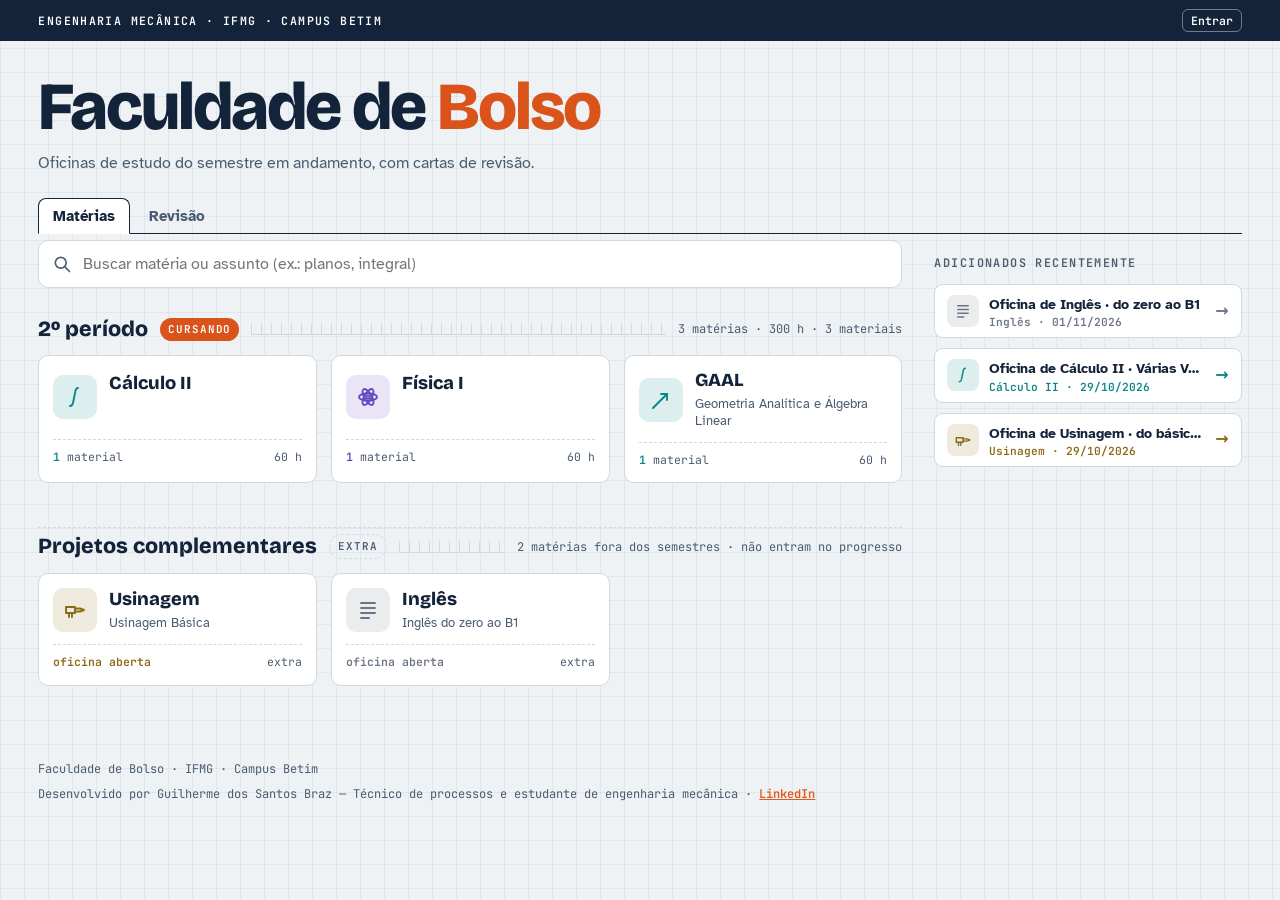
==== commit 73dc171e: "Assinatura do autor com LinkedIn no rodapé do hub e de todas as oficinas Co-Authored-By: Claude Opus" ====
--- a/index.html
+++ b/index.html
@@ -416,7 +416,7 @@
   </details>
 </section>
 
-<footer>Faculdade de Bolso · <span id="foot"></span></footer>
+<footer>Faculdade de Bolso · <span id="foot"></span><span class="credits" style="display:block;margin-top:6px">Desenvolvido por Guilherme dos Santos Braz — Técnico de processos e estudante de engenharia mecânica · <a href="https://www.linkedin.com/in/guilherme-santos-66b8162a0" target="_blank" rel="noopener" style="color:var(--c1,#E2591B);font-weight:600">LinkedIn</a></span></footer>
 </main>
 
 <script src="dados/materias.js"></script>
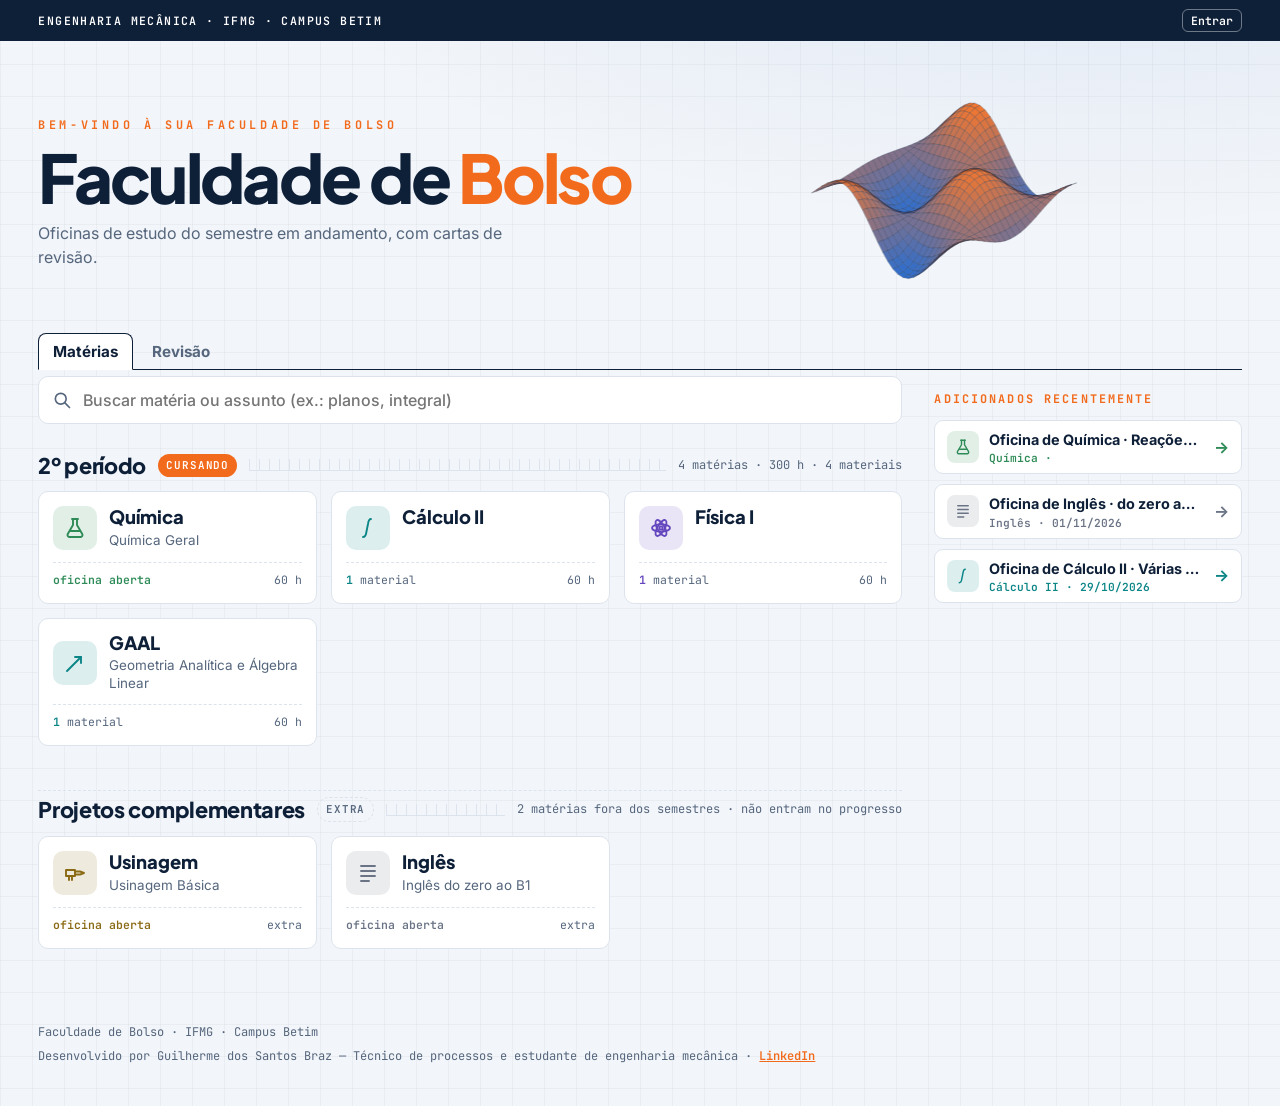
==== commit 8a9074de: "Nova identidade visual (marinho + laranja) em todo o site: cabeçalho retrátil, menu Aulas, progresso" ====
--- a/index.html
+++ b/index.html
@@ -320,6 +320,8 @@
   .mat{padding:12px}
 }
 </style>
+<link rel="stylesheet" href="css/fdb-v2.css">
+<script src="js/fdb-ui.js" defer></script>
 </head>
 <body>
 <div class="topbar"><div class="wrap tbin"><span class="tbc" id="curso">Engenharia Mecânica</span><span class="tbr"><a class="mini" id="prog" href="#" aria-label="Progresso do curso"></a><span class="conta" id="conta" hidden></span></span></div></div>
--- a/css/fdb-v2.css
+++ b/css/fdb-v2.css
@@ -0,0 +1,186 @@
+/* Faculdade de Bolso · identidade visual v2
+   Azul-marinho + laranja, superfícies azul→laranja, cartões claros com sombra suave,
+   barra laranja nos títulos de seção e cabeçalho marinho retrátil.
+   Carregado DEPOIS do <style> de cada página: só redefine tokens e componentes. */
+@import url("https://fonts.googleapis.com/css2?family=Plus+Jakarta+Sans:wght@500;600;700;800&family=Inter:wght@400;500;600;700&display=swap");
+
+:root{
+  --paper:#F2F5F9; --sheet:#FFFFFF; --ink:#0E1F38; --ink2:#55667D; --line:#DCE3EC; --grid:rgba(14,31,56,.035);
+  --c1:#F26B1D; --c2:#1E62C9; --c3:#6447BE; --ok:#22884A; --bad:#C73A2C;
+  --hl:rgba(242,107,29,.10); --hl2:rgba(30,98,201,.08);
+  --accent:#F26B1D; --accent2:#1E62C9;
+  --navy:#0E1F38; --navy2:#16305A; --orange:#F26B1D;
+  --sh1:0 1px 2px rgba(14,31,56,.06),0 4px 14px rgba(14,31,56,.06);
+  --sh2:0 2px 6px rgba(14,31,56,.08),0 14px 34px rgba(14,31,56,.10);
+  --r:14px;
+  --f-disp:"Plus Jakarta Sans","Segoe UI",system-ui,sans-serif,"Cambria Math","STIX Two Text";
+  --f-body:"Inter","Segoe UI",system-ui,sans-serif,"Cambria Math","STIX Two Text","Segoe UI Symbol";
+}
+@media (prefers-color-scheme: dark){:root:not([data-theme="light"]){
+  --paper:#0A1424; --sheet:#101E33; --ink:#E7EEF7; --ink2:#9DB0C7; --line:#22354F; --grid:rgba(140,185,230,.04);
+  --c1:#FF8A45; --c2:#5B9BFF; --c3:#A88CFF; --ok:#5DC46F; --bad:#FF6E61; --hl:rgba(255,138,69,.13); --hl2:rgba(91,155,255,.12);
+  --accent:#FF8A45; --accent2:#5B9BFF; --navy:#07101F; --navy2:#12264A;
+  --sh1:0 1px 2px rgba(0,0,0,.3),0 4px 14px rgba(0,0,0,.25); --sh2:0 2px 6px rgba(0,0,0,.35),0 14px 34px rgba(0,0,0,.35); color-scheme:dark}}
+:root[data-theme="dark"]{
+  --paper:#0A1424; --sheet:#101E33; --ink:#E7EEF7; --ink2:#9DB0C7; --line:#22354F; --grid:rgba(140,185,230,.04);
+  --c1:#FF8A45; --c2:#5B9BFF; --c3:#A88CFF; --ok:#5DC46F; --bad:#FF6E61; --hl:rgba(255,138,69,.13); --hl2:rgba(91,155,255,.12);
+  --accent:#FF8A45; --accent2:#5B9BFF; --navy:#07101F; --navy2:#12264A;
+  --sh1:0 1px 2px rgba(0,0,0,.3),0 4px 14px rgba(0,0,0,.25); --sh2:0 2px 6px rgba(0,0,0,.35),0 14px 34px rgba(0,0,0,.35); color-scheme:dark}
+
+body{background-color:var(--paper);font-family:var(--f-body);
+  background-image:radial-gradient(1200px 500px at 85% -120px,color-mix(in srgb,var(--c2) 9%,transparent),transparent 70%),linear-gradient(var(--grid) 1px,transparent 1px),linear-gradient(90deg,var(--grid) 1px,transparent 1px);
+  background-size:auto,32px 32px,32px 32px}
+h1,h2,h3,h4{font-family:var(--f-disp);letter-spacing:-.015em}
+h2{font-weight:800}
+main h3,.view h3{position:relative;padding-left:14px;scroll-margin-top:90px}
+main h3::before,.view h3::before{content:"";position:absolute;left:0;top:.12em;bottom:.12em;width:4px;border-radius:2px;background:var(--c1)}
+.eyebrow{color:var(--c1);letter-spacing:.18em;font-weight:700}
+a{color:var(--c2)}
+
+/* ===== cabeçalho marinho retrátil ===== */
+body::before{background:var(--navy)!important}
+header:not(.phead):not(.top){
+  --ink:#FFFFFF; --ink2:#AFC1D8; --sheet:var(--navy); --line:rgba(255,255,255,.14);
+  background:var(--navy)!important;color:#fff;border-bottom:0!important;box-shadow:0 6px 20px rgba(7,16,31,.18);
+  transition:transform .28s ease}
+header:not(.phead):not(.top).fdb-hide{transform:translateY(calc(-100% - 8px))}
+header:not(.phead):not(.top)::after{content:"";position:absolute;left:0;right:0;bottom:-3px;height:3px;background:linear-gradient(90deg,var(--orange) 0 18%,transparent 18%)}
+header .hwrap{max-width:1180px}
+header .brand a{color:#fff}
+header .brand a[href="#inicio"] svg,header .brand .logo svg{background:#fff;color:var(--navy);border-radius:8px;padding:3px;width:30px;height:30px}
+header .prog{color:#C9D6E8}
+header .bar{background:rgba(255,255,255,.18);width:120px;height:7px}
+header .bar i{background:var(--orange)}
+header nav a{color:#C9D6E8;border-radius:10px;border:0!important;position:relative}
+header nav a:hover{color:#fff;background:rgba(255,255,255,.07)}
+header nav a.on{background:transparent!important;color:#fff!important}
+header nav a.on::after{content:"";position:absolute;left:10px;right:10px;bottom:0;height:3px;border-radius:2px;background:var(--orange)}
+header nav a .dn{background:#4ADE80}
+header .ak-navbtn{background:transparent!important;color:#fff!important;border-color:rgba(255,255,255,.35)!important}
+header .xpchip{background:rgba(255,255,255,.08)!important;color:#fff!important;border-color:rgba(255,255,255,.2)!important}
+.fdb-tog{flex:none;display:grid;place-items:center;width:32px;height:32px;border-radius:9px;border:1px solid rgba(255,255,255,.25);background:transparent;color:#fff;cursor:pointer;padding:0;margin-left:6px}
+.fdb-tog svg{width:16px;height:16px;transition:transform .25s}
+header.fdb-min nav{display:none}
+header.fdb-min .fdb-tog svg{transform:rotate(180deg)}
+.fdb-peek{position:fixed;top:calc(env(safe-area-inset-top,0px) + 8px);right:12px;z-index:30;display:none;align-items:center;gap:6px;padding:7px 12px;border-radius:999px;border:0;background:var(--navy);color:#fff;font:700 .8rem var(--f-body);box-shadow:var(--sh2);cursor:pointer}
+.fdb-peek.on{display:flex}
+
+/* ===== botões e controles ===== */
+button,.btn{border-radius:999px;font-family:var(--f-body);font-weight:700;background:var(--navy);border-color:var(--navy);color:#fff}
+button.ghost{background:transparent;color:var(--ink);border-color:var(--line)}
+.btn.big,.btns .btn{padding:11px 20px}
+.seg button{border-radius:999px}
+.seg button.on{background:var(--navy);border-color:var(--navy);color:#fff}
+:root[data-theme="dark"] .seg button.on{background:var(--c2);border-color:var(--c2)}
+input[type=range]{accent-color:var(--c1)}
+
+/* ===== blocos de conteúdo ===== */
+.fx{border:1px solid var(--line)!important;border-radius:var(--r)!important;box-shadow:var(--sh1);padding-top:36px!important;background:var(--sheet)}
+.fx .tag{top:10px!important;left:12px!important;border-radius:999px!important;background:var(--navy)!important;color:#fff!important;padding:3px 11px!important;font-weight:700}
+.fx .eq{color:var(--ink)}
+.legend{border-top:1px solid var(--line)}
+.legend dt{color:var(--c1)}
+.ex,.calc,.qz,.qitem,.dot2d{border-radius:var(--r)!important;box-shadow:var(--sh1);border-color:var(--line)}
+.calc{border:1px solid var(--line)!important;border-top:4px solid var(--c2)!important}
+.calc h4{color:var(--ink)!important;font-family:var(--f-disp)}
+.ofi{border-radius:12px;border-left:4px solid var(--c2);background:var(--hl2)}
+.ofi .k{color:var(--c2)}
+.cuid{border-radius:12px;box-shadow:var(--sh1)}
+.aula{border-radius:var(--r)!important;box-shadow:var(--sh1)}
+.cv{border-radius:var(--r)!important;box-shadow:var(--sh1);border-color:var(--line)}
+table{border-radius:10px;overflow:hidden}
+th{background:color-mix(in srgb,var(--navy) 5%,var(--sheet));color:var(--ink2)}
+.qitem summary .qn{background:var(--navy);border-radius:999px}
+ol.recipe>li::before{background:var(--c1)}
+.done-btn button.isdone{background:var(--ok);border-color:var(--ok)}
+footer{max-width:1180px!important}
+
+/* ===== índice automático do módulo ===== */
+.fdb-toc{margin:14px 0 6px;padding:12px 14px;background:var(--sheet);border:1px solid var(--line);border-radius:var(--r);box-shadow:var(--sh1)}
+.fdb-toc .fdb-tt{display:flex;flex-wrap:wrap;gap:6px 14px;align-items:center;font:600 .75rem var(--f-body);color:var(--ink2);margin-bottom:8px}
+.fdb-toc .fdb-tt b{font:800 .72rem var(--f-body);letter-spacing:.14em;text-transform:uppercase;color:var(--c1);margin-right:4px}
+.fdb-toc .fdb-ch{display:flex;flex-wrap:wrap;gap:6px}
+.fdb-toc .fdb-ch a{font:600 .82rem var(--f-body);text-decoration:none;color:var(--ink);background:var(--paper);border:1px solid var(--line);border-radius:999px;padding:5px 11px}
+.fdb-toc .fdb-ch a:hover{border-color:var(--c1);color:var(--c1)}
+
+/* ===== início das oficinas ===== */
+.hero{grid-template-columns:minmax(0,1.05fr) minmax(0,1fr)!important;gap:22px!important;align-items:center}
+.hero h1{color:var(--ink);font-weight:800;letter-spacing:-.035em;line-height:1.02}
+.hero h1 em{color:var(--c1)}
+.hero .cv{box-shadow:none;border:0;background:transparent}
+.fdb-top{display:grid;grid-template-columns:minmax(0,1fr) 300px;gap:22px;align-items:start;margin-bottom:28px}
+.fdb-top .hero{margin:0}
+@media (max-width:1080px){.fdb-top{grid-template-columns:1fr}}
+@media (max-width:720px){.hero{grid-template-columns:1fr!important}}
+.pcard{background:var(--sheet);border-radius:18px;box-shadow:var(--sh2);padding:20px;border:1px solid var(--line)}
+.pcard h4{margin:0 0 14px;font-size:1.02rem;display:flex;align-items:center;gap:8px}
+.pcard .row{display:grid;grid-template-columns:110px 1fr;gap:16px;align-items:center;padding-bottom:16px;border-bottom:1px solid var(--line)}
+.ring{position:relative;width:110px;height:110px}
+.ring svg{width:100%;height:100%;transform:rotate(-90deg)}
+.ring b{position:absolute;inset:0;display:grid;place-items:center;font:800 1.55rem var(--f-disp);color:var(--ink)}
+.pcard .md span{display:block;font-size:.8rem;color:var(--ink2)}.pcard .md strong{font:800 1.45rem var(--f-disp)}
+.pcard .nx{display:flex;align-items:center;justify-content:space-between;gap:10px;margin-top:14px;text-decoration:none;color:var(--ink)}
+.pcard .nx small{display:block;font:700 .82rem var(--f-body);color:var(--ink)}
+.pcard .nx span{display:flex;align-items:center;gap:8px;font-size:.92rem;color:var(--ink2)}
+.pcard .nx span::before{content:"";width:9px;height:9px;border-radius:50%;background:var(--c1);flex:none}
+.pcard .nx i{width:30px;height:30px;border-radius:50%;border:1.5px solid var(--line);display:grid;place-items:center;font-style:normal;flex:none}
+.pcard .nx:hover i{border-color:var(--c1);color:var(--c1)}
+@media (max-width:1080px){.pcard{max-width:560px}}
+
+.trail{grid-template-columns:repeat(auto-fill,minmax(min(100%,230px),1fr))!important;gap:12px!important}
+.stop{position:relative;padding:16px 44px 16px 16px!important;border-radius:var(--r)!important;box-shadow:var(--sh1);border-color:var(--line)!important;background:var(--sheet)}
+.stop:hover{border-color:var(--c1)!important;box-shadow:var(--sh2)}
+.stop .n{width:40px!important;height:40px!important;background:var(--navy);color:#fff!important;border:0!important;font:800 .95rem var(--f-disp)!important}
+.stop.done .n{background:var(--ok)!important}
+.stop b{font-family:var(--f-disp)!important;font-weight:700}
+.stop::after{content:"→";position:absolute;right:14px;top:50%;transform:translateY(-50%);width:26px;height:26px;border-radius:50%;background:var(--paper);display:grid;place-items:center;font-weight:700;color:var(--ink)}
+.fdb-duo{display:grid;grid-template-columns:repeat(auto-fit,minmax(min(100%,380px),1fr));gap:16px;margin-top:30px}
+.fdb-card{background:var(--sheet);border:1px solid var(--line);border-radius:18px;box-shadow:var(--sh1);padding:20px;position:relative;overflow:hidden}
+.fdb-card h3{margin-top:0!important;font-size:1.2rem}
+.fdb-feat{display:flex;flex-wrap:wrap;gap:10px 22px;margin-top:12px}
+.fdb-feat span{display:flex;align-items:center;gap:8px;font:600 .88rem var(--f-body)}
+.fdb-feat i{width:30px;height:30px;border-radius:50%;background:var(--navy);color:#fff;display:grid;place-items:center;font-style:normal;font-size:.9rem}
+.fdb-steps{list-style:none;padding:0;margin:12px 0 0;display:grid;gap:10px;counter-reset:s}
+.fdb-steps li{counter-increment:s;display:grid;grid-template-columns:28px 1fr;gap:10px;align-items:start;font-size:.95rem}
+.fdb-steps li::before{content:counter(s);width:26px;height:26px;border-radius:50%;background:var(--c1);color:#fff;display:grid;place-items:center;font:800 .8rem var(--f-disp)}
+.fdb-card .deco{position:absolute;right:-10px;bottom:-14px;width:150px;opacity:.13;pointer-events:none;color:var(--ink)}
+
+/* ===== rodapé ===== */
+.fdb-foot{display:flex;flex-wrap:wrap;justify-content:space-between;align-items:center;gap:14px;border-top:1px solid var(--line);padding-top:16px;position:relative}
+.fdb-foot .tl{font:800 italic 1.15rem var(--f-disp);color:var(--ink);text-align:right;line-height:1.15}
+.fdb-foot .tl::before{content:"/";color:var(--c1);margin-right:4px}
+
+/* ===== hub ===== */
+.topbar{background:var(--navy)!important;color:#fff!important;--sheet:#fff}
+header.top{display:grid!important;grid-template-columns:minmax(0,1fr) minmax(0,.9fr) auto;align-items:center!important;gap:10px 24px!important;padding-block:22px 10px!important}
+header.top .tt{grid-column:1}
+header.top h1{font-weight:800;letter-spacing:-.04em;color:var(--ink)}
+header.top h1 span{color:var(--c1)}
+header.top .eyebrow{color:var(--c1);letter-spacing:.3em;margin-bottom:6px}
+.fdb-hsurf{width:100%;height:clamp(160px,22vw,260px);display:block}
+header.top .alerts{grid-column:3}
+@media (max-width:900px){header.top{grid-template-columns:1fr}.fdb-hsurf{height:180px;order:2}header.top .alerts{grid-column:1}}
+
+/* ===== menu Aulas ===== */
+header nav#nav{overflow:visible;flex-wrap:wrap}
+.fdb-aulas{position:relative;flex:none}
+.fdb-ab{background:transparent!important;border:0!important;color:#C9D6E8!important;font:700 .86rem var(--f-body)!important;padding:6px 11px!important;border-radius:10px!important;position:relative}
+.fdb-ab small{font:700 .68rem var(--f-mono);background:rgba(255,255,255,.14);border-radius:999px;padding:1px 6px;margin-left:2px}
+.fdb-ab:hover,.fdb-ab[aria-expanded="true"]{color:#fff!important;background:rgba(255,255,255,.07)!important}
+.fdb-ab.on{color:#fff!important}.fdb-ab.on::after{content:"";position:absolute;left:10px;right:10px;bottom:0;height:3px;border-radius:2px;background:var(--orange)}
+.fdb-am{position:absolute;top:calc(100% + 8px);left:0;z-index:40;min-width:290px;max-width:min(92vw,380px);background:var(--navy2);border:1px solid rgba(255,255,255,.12);border-radius:14px;box-shadow:0 18px 40px rgba(0,0,0,.35);padding:8px;display:grid;gap:2px}
+.fdb-am a{display:block!important;padding:9px 12px!important;border-radius:9px!important;white-space:normal!important}
+.fdb-am a.on{background:rgba(255,255,255,.08)!important}.fdb-am a.on::after{display:none}
+@media (max-width:640px){.fdb-am{position:fixed;left:12px;right:12px;top:auto;max-width:none;min-width:0}}
+
+header.ofh{--strong:#fff;--muted:#AFC1D8;--text:#E7EEF7;--surface:var(--navy);--surface2:rgba(255,255,255,.15);--border:rgba(255,255,255,.14);--tag-bg:rgba(255,255,255,.06)}
+@media (max-width:640px){
+  header .prog{display:none!important}
+  header .brand a[href="#inicio"],header .brand .logo{font-size:1rem!important;white-space:nowrap;overflow:hidden;text-overflow:ellipsis;min-width:0}
+  header nav#nav{flex-wrap:nowrap;overflow-x:auto}
+}
+
+header.top>*{min-width:0}.fdb-hsurf{max-width:100%}
+@media (prefers-color-scheme: dark){:root:not([data-theme="light"]) :is(.btns .btn,.btns button:not(.ghost),.done-btn button:not(.isdone)){background:#2C5A9E;border-color:#2C5A9E}}
+:root[data-theme="dark"] :is(.btns .btn,.btns button:not(.ghost),.done-btn button:not(.isdone)){background:#2C5A9E;border-color:#2C5A9E}
+@media (max-width:640px){.ruler{flex-wrap:wrap}.ruler .ct{white-space:normal;flex-basis:100%}.ruler .ticks{display:none}}
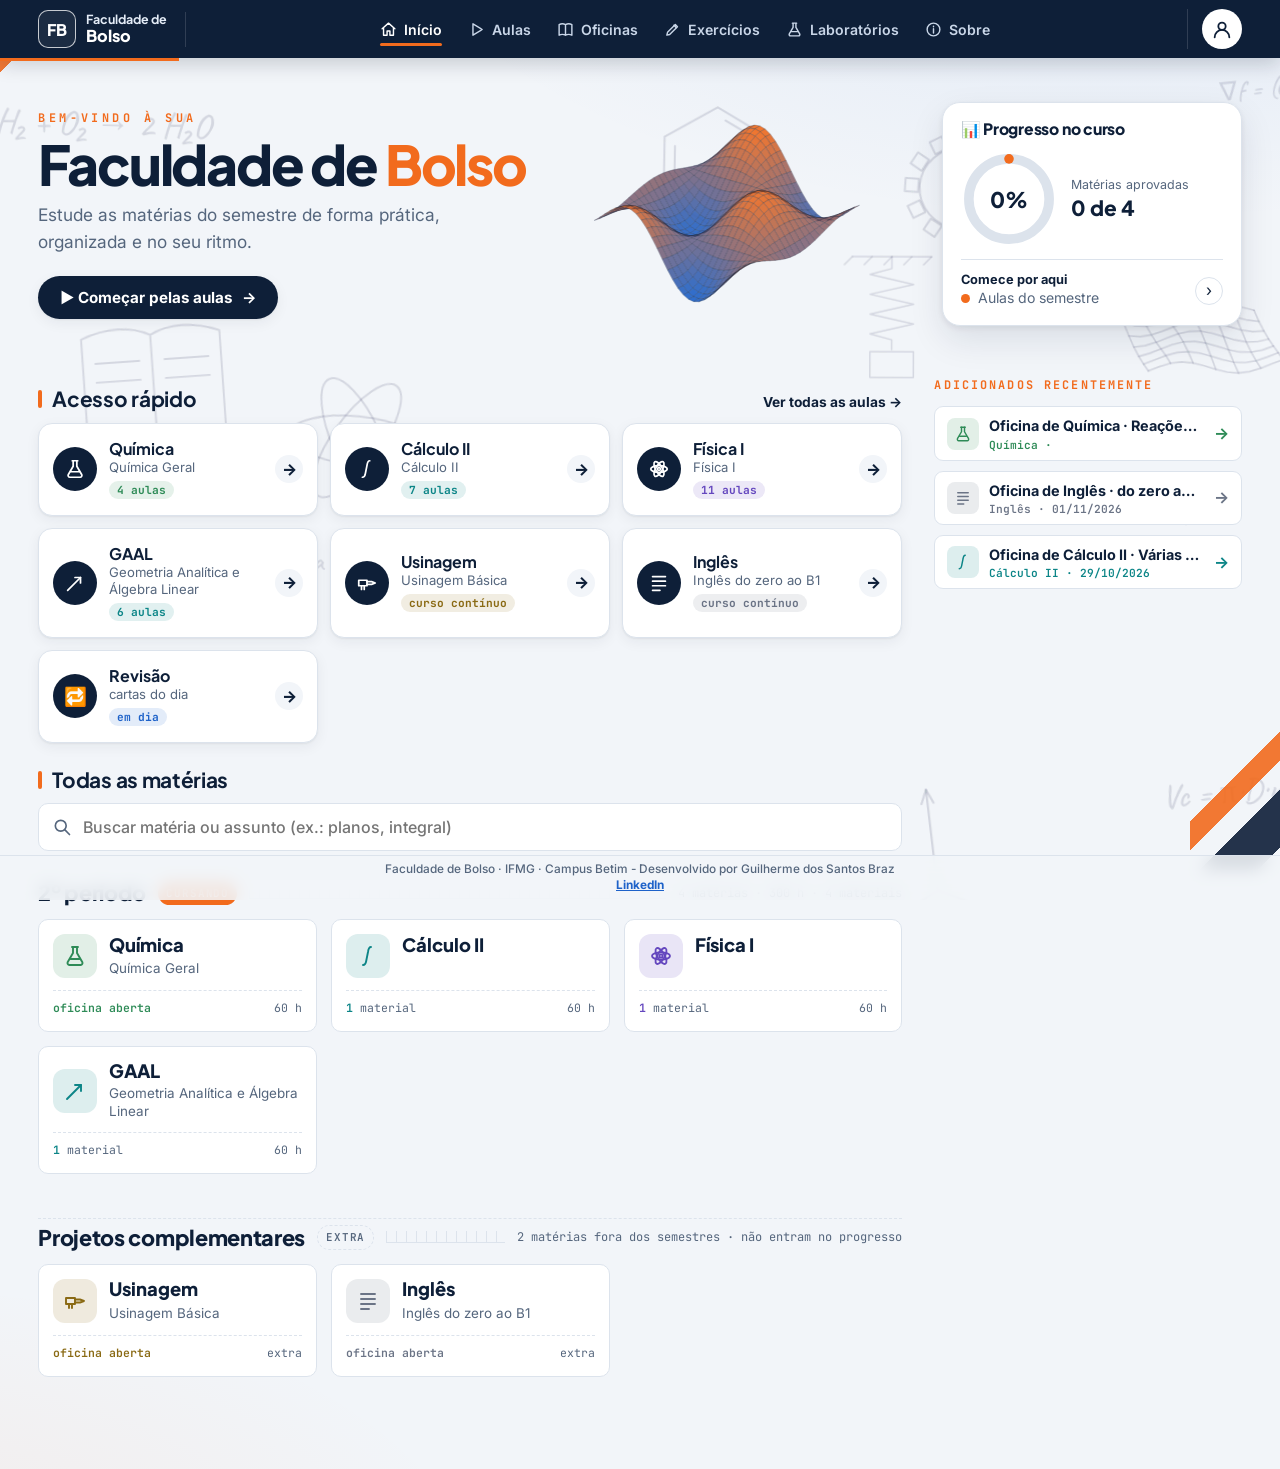
==== commit b48516e0: "Reformulação: cabeçalho com Início/Aulas/Oficinas/Exercícios/Laboratórios/Sobre, aulas por módulo (p" ====
--- a/index.html
+++ b/index.html
@@ -324,7 +324,7 @@
 <script src="js/fdb-ui.js" defer></script>
 </head>
 <body>
-<div class="topbar"><div class="wrap tbin"><span class="tbc" id="curso">Engenharia Mecânica</span><span class="tbr"><a class="mini" id="prog" href="#" aria-label="Progresso do curso"></a><span class="conta" id="conta" hidden></span></span></div></div>
+<div class="topbar fdb-hh" id="hh"><div class="wrap hhin"><a class="hlogo" href="#" aria-label="Faculdade de Bolso · início"><span class="lg">FB</span><span class="lt">Faculdade de<br><b>Bolso</b></span></a><nav class="hnav" id="hnav" aria-label="Seções"><a href="#" id="tabMat"><svg viewBox="0 0 24 24" fill="none" stroke="currentColor" stroke-width="2" stroke-linecap="round" stroke-linejoin="round" aria-hidden="true"><path d="M3 11 12 3l9 8"/><path d="M5 10v10h5v-6h4v6h5V10"/></svg><span>Início</span></a><a href="#aulas" id="tabAul"><svg viewBox="0 0 24 24" fill="none" stroke="currentColor" stroke-width="2" stroke-linecap="round" stroke-linejoin="round" aria-hidden="true"><path d="M7 4v16l13-8z"/></svg><span>Aulas</span></a><a href="#oficinas" id="tabOfi"><svg viewBox="0 0 24 24" fill="none" stroke="currentColor" stroke-width="2" stroke-linecap="round" stroke-linejoin="round" aria-hidden="true"><path d="M3 5c3-1.5 6-1.5 9 0v15c-3-1.5-6-1.5-9 0zM21 5c-3-1.5-6-1.5-9 0v15c3-1.5 6-1.5 9 0z"/></svg><span>Oficinas</span></a><a href="#exercicios" id="tabExe"><svg viewBox="0 0 24 24" fill="none" stroke="currentColor" stroke-width="2" stroke-linecap="round" stroke-linejoin="round" aria-hidden="true"><path d="M4 20l4-1 11-11-3-3L5 16z"/><path d="M14 6l3 3"/></svg><span>Exercícios</span></a><a href="#labs" id="tabLab"><svg viewBox="0 0 24 24" fill="none" stroke="currentColor" stroke-width="2" stroke-linecap="round" stroke-linejoin="round" aria-hidden="true"><path d="M9 3h6M10 3v6l-5.5 9.5A2 2 0 0 0 6.2 21h11.6a2 2 0 0 0 1.7-2.5L14 9V3"/><path d="M7.5 15h9"/></svg><span>Laboratórios</span></a><a href="#sobre" id="tabSob"><svg viewBox="0 0 24 24" fill="none" stroke="currentColor" stroke-width="2" stroke-linecap="round" stroke-linejoin="round" aria-hidden="true"><circle cx="12" cy="12" r="9"/><path d="M12 11v6M12 7.5v.5"/></svg><span>Sobre</span></a></nav><div class="hright"><a class="mini" id="prog" href="#" aria-label="Progresso do curso"></a><span class="tbc" id="curso" hidden>Engenharia Mecânica</span><div class="umenu"><button type="button" class="uav" id="uav" aria-haspopup="true" aria-expanded="false" aria-label="Meu semestre"><svg viewBox="0 0 24 24" fill="none" stroke="currentColor" stroke-width="2" stroke-linecap="round" stroke-linejoin="round" aria-hidden="true"><circle cx="12" cy="9" r="4"/><path d="M4 21a8 8 0 0 1 16 0"/></svg><span class="ub" id="uBadge" hidden></span></button><div class="upan" id="upan" hidden><div class="uh">Meu semestre</div><a href="#horario" id="tabHor">🗓️ Horário</a><a href="#provas" id="tabProv">📝 Provas<span class="tb" id="tabBadge" hidden></span></a><a href="#revisao" id="tabRev">🔁 Revisão<span class="tb" id="revBadge" hidden></span></a><div class="uc"><span class="conta" id="conta" hidden></span></div></div></div></div></div></div>
 <section class="auth" id="auth" hidden>
   <div class="authbox">
     <div class="eyebrow">Faculdade de Bolso</div>
@@ -340,18 +340,15 @@
   </div>
 </section>
 <main class="wrap" id="app">
-<header class="top">
-  <div class="tt">
-    <h1><a href="#">Faculdade de <span>Bolso</span></a></h1>
-    <p>Todas as matérias do curso, organizadas por período, com os materiais de estudo de cada uma.</p>
-  </div>
-  <div class="alerts" id="alerts" aria-label="Provas chegando"></div>
-</header>
-<nav class="tabs" aria-label="Seções"><a href="#" id="tabMat">Matérias</a><a href="#provas" id="tabProv">Provas<span class="tb" id="tabBadge" hidden></span></a><a href="#horario" id="tabHor">Horário</a><a href="#revisao" id="tabRev">Revisão<span class="tb" id="revBadge" hidden></span></a></nav>
+<header class="top hhero"><div class="tt"><div class="eyebrow">Bem-vindo à sua</div><h1><a href="#">Faculdade de <span>Bolso</span></a></h1><p>Estude as matérias do curso de forma prática, organizada e no seu ritmo.</p><div class="hcta"><a class="btnh" id="ctaGo" href="#aulas">▶ Começar pelas aulas <span aria-hidden="true">→</span></a></div></div><div class="hcards"><div class="hcard" id="hpCard"></div><div class="hcard hprov" id="hprov"><h4>📝 Próximas provas</h4><div class="alerts" id="alerts" aria-label="Provas chegando"></div></div></div></header>
+
 
 <section id="home">
 
   <a class="today" id="today" href="#horario" hidden></a>
+  <div class="sech"><h3>Acesso rápido</h3><a href="#aulas">Ver todas as aulas →</a></div>
+  <div class="qgrid" id="quick"></div>
+  <div class="sech"><h3>Todas as matérias</h3></div>
 
   <div class="search">
     <svg viewBox="0 0 24 24" fill="none" stroke="currentColor" stroke-width="2" stroke-linecap="round" aria-hidden="true"><circle cx="10.5" cy="10.5" r="6.5"/><path d="M15.5 15.5 21 21"/></svg>
@@ -375,6 +372,11 @@
 </section>
 
 <section id="materia" hidden></section>
+<section id="aulas" hidden></section>
+<section id="oficinas" hidden></section>
+<section id="exercicios" hidden></section>
+<section id="labs" hidden></section>
+<section id="sobre" hidden></section>
 
 <section id="revisao" hidden>
   <header class="phead">
@@ -418,10 +420,11 @@
   </details>
 </section>
 
-<footer>Faculdade de Bolso · <span id="foot"></span><span class="credits" style="display:block;margin-top:6px">Desenvolvido por Guilherme dos Santos Braz — Técnico de processos e estudante de engenharia mecânica · <a href="https://www.linkedin.com/in/guilherme-santos-66b8162a0" target="_blank" rel="noopener" style="color:var(--c1,#E2591B);font-weight:600">LinkedIn</a></span></footer>
+<footer class="ffix"><span>Faculdade de Bolso · IFMG · Campus Betim - Desenvolvido por Guilherme dos Santos Braz</span><a href="https://www.linkedin.com/in/guilherme-santos-66b8162a0" target="_blank" rel="noopener">LinkedIn</a><span id="foot" hidden></span></footer>
 </main>
 
 <script src="dados/materias.js"></script>
+<script src="dados/aulas.js"></script>
 <script src="dados/cartas.js"></script>
 <script src="js/anki.js"></script>
 <script src="js/aviso.js" defer></script>
--- a/css/fdb-v2.css
+++ b/css/fdb-v2.css
@@ -2,7 +2,7 @@
    Azul-marinho + laranja, superfícies azul→laranja, cartões claros com sombra suave,
    barra laranja nos títulos de seção e cabeçalho marinho retrátil.
    Carregado DEPOIS do <style> de cada página: só redefine tokens e componentes. */
-@import url("https://fonts.googleapis.com/css2?family=Plus+Jakarta+Sans:wght@500;600;700;800&family=Inter:wght@400;500;600;700&display=swap");
+@import url("https://fonts.googleapis.com/css2?family=Plus+Jakarta+Sans:wght@500;600;700;800&family=Inter:wght@400;500;600;700&family=Caveat:wght@500;700&display=swap");
 
 :root{
   --paper:#F2F5F9; --sheet:#FFFFFF; --ink:#0E1F38; --ink2:#55667D; --line:#DCE3EC; --grid:rgba(14,31,56,.035);
@@ -184,3 +184,158 @@
 @media (prefers-color-scheme: dark){:root:not([data-theme="light"]) :is(.btns .btn,.btns button:not(.ghost),.done-btn button:not(.isdone)){background:#2C5A9E;border-color:#2C5A9E}}
 :root[data-theme="dark"] :is(.btns .btn,.btns button:not(.ghost),.done-btn button:not(.isdone)){background:#2C5A9E;border-color:#2C5A9E}
 @media (max-width:640px){.ruler{flex-wrap:wrap}.ruler .ct{white-space:normal;flex-basis:100%}.ruler .ticks{display:none}}
+
+/* ======================================================================
+   v2.1 · hub com cabeçalho de 6 abas, rodapé fixo, cartões, aulas por módulo
+   ====================================================================== */
+body{padding-bottom:58px}
+.ffix{position:fixed;left:0;right:0;bottom:0;z-index:25;display:flex!important;flex-direction:column;align-items:center;justify-content:center;gap:0;
+  max-width:none!important;margin:0!important;padding:6px 16px calc(6px + env(safe-area-inset-bottom,0px))!important;
+  background:color-mix(in srgb,var(--paper) 88%,transparent);backdrop-filter:blur(8px);-webkit-backdrop-filter:blur(8px);border-top:1px solid var(--line);
+  font:500 .74rem/1.35 var(--f-body)!important;color:var(--ink2)!important;text-align:center}
+.ffix a{font-weight:700;color:var(--c2)!important;text-decoration:underline}
+.ffix .fdb-foot,.ffix .credits{display:contents}
+
+/* cabeçalho do hub */
+.fdb-hh{position:sticky;top:0;z-index:30;box-shadow:0 6px 20px rgba(7,16,31,.18);transition:transform .28s ease}
+.fdb-hh.fdb-hide{transform:translateY(-110%)}
+.fdb-hh::after{content:"";position:absolute;left:0;right:0;bottom:-3px;height:3px;background:linear-gradient(90deg,var(--orange) 0 14%,transparent 14%)}
+.hhin{display:flex!important;align-items:center;gap:18px;padding-block:8px!important;min-height:58px}
+.hlogo{display:flex;align-items:center;gap:10px;text-decoration:none;color:#fff;flex:none}
+.hlogo .lg,.fdb-logo{width:38px;height:38px;border-radius:10px;border:1.5px solid rgba(255,255,255,.75);display:grid;place-items:center;font:800 1rem var(--f-disp);color:#fff;background:rgba(255,255,255,.06);flex:none}
+.hlogo .lt,.fdb-lt{font:700 .78rem/1.1 var(--f-disp);color:#E4ECF7}
+.hlogo .lt b,.fdb-lt b{font-size:1.02rem;color:#fff;font-weight:800}
+.fdb-lt b em{color:var(--orange);font-style:normal}
+.hnav{display:flex;gap:2px;flex:1;justify-content:center;overflow-x:auto;scrollbar-width:none;border-left:1px solid rgba(255,255,255,.14);padding-left:14px}
+.hnav::-webkit-scrollbar{display:none}
+.hnav a{display:flex;align-items:center;gap:7px;color:#C9D6E8;text-decoration:none;font:600 .88rem var(--f-body);padding:9px 12px;border-radius:10px;position:relative;white-space:nowrap}
+.hnav a svg{width:17px;height:17px}
+.hnav a:hover{color:#fff;background:rgba(255,255,255,.07)}
+.hnav a.on{color:#fff}.hnav a.on::after{content:"";position:absolute;left:12px;right:12px;bottom:1px;height:3px;border-radius:2px;background:var(--orange)}
+.hright{display:flex;align-items:center;gap:14px;flex:none;border-left:1px solid rgba(255,255,255,.14);padding-left:14px}
+.hright .mini{color:#C9D6E8!important}
+.umenu{position:relative}
+.uav{width:40px;height:40px;border-radius:50%!important;padding:0!important;display:grid;place-items:center;background:#fff!important;color:var(--navy)!important;border:0!important;position:relative}
+.uav svg{width:22px;height:22px}
+.ub{position:absolute;top:-3px;right:-3px;min-width:18px;height:18px;border-radius:9px;background:var(--orange);color:#fff;font:800 .66rem/18px var(--f-body);padding:0 4px}
+.upan{position:absolute;right:0;top:calc(100% + 10px);width:240px;background:var(--sheet);color:var(--ink);border:1px solid var(--line);border-radius:14px;box-shadow:var(--sh2);padding:8px;z-index:40;display:grid;gap:2px}
+.upan .uh{font:800 .7rem var(--f-body);letter-spacing:.14em;text-transform:uppercase;color:var(--c1);padding:6px 10px}
+.upan a{display:flex;align-items:center;gap:8px;padding:9px 10px;border-radius:9px;text-decoration:none;color:var(--ink);font:600 .92rem var(--f-body)}
+.upan a:hover,.upan a.on{background:var(--paper)}
+.upan .tb{margin-left:auto}
+.upan .uc{border-top:1px solid var(--line);margin-top:4px;padding:8px 10px 2px;font-size:.82rem;color:var(--ink2)}
+.upan .uc .conta{display:flex!important;align-items:center;gap:8px;flex-wrap:wrap}
+.upan .uc button{font-size:.8rem;padding:5px 12px}
+body.vis .upan #tabProv,body.vis .upan #tabHor{display:none}
+@media (max-width:980px){.hnav a span{display:none}.hnav a{padding:9px 11px}.hright .mini{display:none}.hlogo .lt{display:none}}
+@media (max-width:520px){.hhin{gap:8px}.hnav{padding-left:6px;justify-content:flex-start}.hright{padding-left:8px}}
+
+/* topo do hub */
+header.top.hhero{grid-template-columns:minmax(0,1.05fr) minmax(0,.85fr) minmax(250px,300px)!important;align-items:center!important;padding-block:26px 18px!important}
+header.top.hhero .tt h1{font-size:clamp(2.4rem,5.6vw,4.4rem)}
+header.top.hhero .tt p{font-size:1.08rem;margin:.5rem 0 0}
+.hcta{margin-top:20px}
+.btnh{display:inline-flex;align-items:center;gap:10px;background:var(--navy);color:#fff!important;text-decoration:none;font:700 .95rem var(--f-body);padding:12px 22px;border-radius:999px;box-shadow:var(--sh1)}
+.btnh:hover{filter:brightness(1.15)}
+:root[data-theme="dark"] .btnh{background:#2C5A9E}
+@media (prefers-color-scheme: dark){:root:not([data-theme="light"]) .btnh{background:#2C5A9E}}
+.hcards{display:grid;gap:12px;grid-column:3}
+.hcard{background:var(--sheet);border:1px solid var(--line);border-radius:18px;box-shadow:var(--sh2);padding:16px 18px}
+.hcard h4{margin:0 0 12px;font:800 .98rem var(--f-disp)}
+#hpCard .row{display:grid;grid-template-columns:96px 1fr;gap:14px;align-items:center;padding-bottom:12px;border-bottom:1px solid var(--line)}
+#hpCard .ring{width:96px;height:96px}
+.hcard .ring,.pcard .ring{position:relative}
+.hcard .ring svg{width:100%;height:100%;transform:rotate(-90deg)}
+.hcard .ring b{position:absolute;inset:0;display:grid;place-items:center;font:800 1.35rem var(--f-disp)}
+.hcard .md span{display:block;font-size:.78rem;color:var(--ink2)}.hcard .md strong{font:800 1.3rem var(--f-disp)}
+.hcard .nx{display:flex;align-items:center;justify-content:space-between;gap:10px;margin-top:12px;text-decoration:none;color:var(--ink)}
+.hcard .nx small{display:block;font:700 .8rem var(--f-body)}
+.hcard .nx span{display:flex;align-items:center;gap:8px;font-size:.88rem;color:var(--ink2)}
+.hcard .nx span::before{content:"";width:9px;height:9px;border-radius:50%;background:var(--c1);flex:none}
+.hcard .nx i{width:28px;height:28px;border-radius:50%;border:1.5px solid var(--line);display:grid;place-items:center;font-style:normal;flex:none}
+.hprov .alerts{justify-content:flex-start!important}
+.hprov .alert{width:auto!important;aspect-ratio:auto!important;flex:1 1 100px;min-height:80px}
+@media (max-width:1100px){header.top.hhero{grid-template-columns:minmax(0,1fr) minmax(0,1fr)!important}.hcards{grid-column:1/-1;grid-template-columns:repeat(auto-fit,minmax(min(100%,260px),1fr))}}
+@media (max-width:700px){header.top.hhero{grid-template-columns:1fr!important}}
+
+/* cabeçalhos de seção e cartões */
+.sech{display:flex;align-items:baseline;justify-content:space-between;gap:12px;margin:26px 0 12px}
+.sech h3{margin:0;font-size:1.3rem;position:relative;padding-left:14px}
+.sech h3::before{content:"";position:absolute;left:0;top:.12em;bottom:.12em;width:4px;border-radius:2px;background:var(--c1)}
+.sech a{font:700 .86rem var(--f-body);color:var(--ink);text-decoration:none}
+.qgrid{display:grid;grid-template-columns:repeat(auto-fill,minmax(min(100%,240px),1fr));gap:12px}
+.qcard{display:grid;grid-template-columns:44px 1fr 28px;gap:12px;align-items:center;background:var(--sheet);border:1px solid var(--line);border-radius:14px;box-shadow:var(--sh1);padding:14px;text-decoration:none;color:var(--ink);transition:transform .15s,box-shadow .15s,border-color .15s}
+.qcard:hover{transform:translateY(-2px);box-shadow:var(--sh2);border-color:var(--c1)}
+.qi{width:44px;height:44px;border-radius:50%;background:var(--navy);color:#fff;display:grid;place-items:center;font-size:1.15rem}
+.qi svg{width:22px;height:22px}
+.qt b{display:block;font:700 1rem var(--f-disp)}.qt small{display:block;font-size:.82rem;color:var(--ink2);line-height:1.3}
+.qm{display:inline-block;margin-top:5px;font:700 .7rem var(--f-mono);color:var(--mc,var(--c2));background:color-mix(in srgb,var(--mc,var(--c2)) 12%,transparent);border-radius:999px;padding:2px 8px}
+.qm.hot{color:#fff;background:var(--c1)}
+.qa{width:28px;height:28px;border-radius:50%;background:var(--paper);display:grid;place-items:center;font-weight:800}
+
+/* aulas */
+.modb{background:var(--sheet);border:1px solid var(--line);border-radius:16px;box-shadow:var(--sh1);padding:16px 18px;margin:16px 0}
+.modb.vazio{opacity:.75;box-shadow:none;background:transparent;border-style:dashed}
+.modh{display:flex;align-items:baseline;gap:12px;flex-wrap:wrap;margin-bottom:8px}
+.modh .mn{font:800 1.25rem var(--f-disp)}.modh .mp{font:700 .74rem var(--f-mono);color:var(--c1);letter-spacing:.06em;text-transform:uppercase}
+.aulist{list-style:none;margin:0;padding:0;display:grid;gap:8px}
+.aulist li{display:grid;grid-template-columns:76px minmax(0,1fr) auto;gap:12px;align-items:center;padding:10px 12px;border-radius:12px;background:var(--paper)}
+.aulist .an{font:800 .78rem var(--f-mono);color:#fff;background:var(--navy);border-radius:999px;padding:4px 10px;text-align:center}
+.aulist .at b{display:block;font:700 1rem var(--f-disp)}.aulist .at small{color:var(--ink2);font-size:.84rem}
+.ab{display:flex;gap:6px;flex-wrap:wrap;justify-content:flex-end}
+.abtn{font:700 .8rem var(--f-body);text-decoration:none;color:var(--ink);background:var(--sheet);border:1px solid var(--line);border-radius:999px;padding:6px 12px;white-space:nowrap}
+.abtn:hover{border-color:var(--c1);color:var(--c1)}
+@media (max-width:700px){.aulist li{grid-template-columns:1fr}.aulist .an{justify-self:start}.ab{justify-content:flex-start}}
+
+/* exercícios */
+.xrow{background:var(--sheet);border:1px solid var(--line);border-radius:16px;box-shadow:var(--sh1);padding:14px 16px;margin:14px 0}
+.xh{display:flex;align-items:center;gap:10px;margin-bottom:10px}.xh b{font:800 1.05rem var(--f-disp)}.xh .qi{width:36px;height:36px}
+.xis{display:grid;grid-template-columns:repeat(auto-fill,minmax(min(100%,200px),1fr));gap:8px}
+.xi{display:block;background:var(--paper);border:1px solid var(--line);border-radius:12px;padding:10px 12px;text-decoration:none;color:var(--ink)}
+.xi:hover{border-color:var(--c1)}
+.xi b{display:block;font:700 .92rem var(--f-body)}.xi small{color:var(--ink2);font-size:.8rem}
+.xi.breve{opacity:.6;border-style:dashed}
+
+/* laboratórios */
+.lgrid{display:grid;grid-template-columns:repeat(auto-fill,minmax(min(100%,280px),1fr));gap:14px}
+.lcard{display:grid;gap:6px;align-content:start;background:var(--sheet);border:1px solid var(--line);border-radius:18px;box-shadow:var(--sh1);padding:18px;text-decoration:none;color:var(--ink);position:relative;overflow:hidden}
+.lcard::before{content:"";position:absolute;inset:0 0 auto;height:4px;background:linear-gradient(90deg,var(--c2),var(--c1))}
+.lcard:hover{box-shadow:var(--sh2);transform:translateY(-2px)}
+.lcard small{font:700 .72rem var(--f-mono);color:var(--c1);text-transform:uppercase;letter-spacing:.08em}
+.lcard b{font:800 1.15rem var(--f-disp)}.lcard p{margin:0;color:var(--ink2);font-size:.92rem}
+.lcard .lgo{font:700 .86rem var(--f-body);color:var(--c2);margin-top:4px}
+.lcard.star{border-color:var(--c1);box-shadow:0 0 0 2px color-mix(in srgb,var(--c1) 30%,transparent),var(--sh2)}
+.lcard.breve{opacity:.7;box-shadow:none;border-style:dashed}.lcard.breve::before{opacity:.4}
+
+/* sobre */
+.sobre{max-width:720px;background:var(--sheet);border:1px solid var(--line);border-radius:20px;box-shadow:var(--sh2);padding:28px;margin:10px 0 30px}
+.sobre h1{font-size:clamp(1.9rem,4.5vw,2.8rem);margin:.3rem 0 .8rem}.sobre h1 span{color:var(--c1)}
+.sobre p{font-size:1.05rem;line-height:1.65}
+.autor{display:flex;gap:14px;align-items:center;margin-top:22px;padding-top:18px;border-top:1px solid var(--line)}
+.autor .av{width:54px;height:54px;border-radius:50%;background:var(--navy);color:#fff;display:grid;place-items:center;font:800 1.1rem var(--f-disp);flex:none}
+.autor b{display:block;font:800 1.05rem var(--f-disp)}.autor small{display:block;color:var(--ink2)}.autor a{font-weight:700;color:var(--c2)}
+
+/* página de matéria e cabeçalhos de página */
+.phead{padding-top:18px}
+.mhead .ic,.mat .ic{border-radius:12px}
+
+/* ===== papel de parede a lápis ===== */
+.fdb-wall{position:fixed;inset:0;z-index:-1;pointer-events:none;background-repeat:no-repeat;background-size:cover;background-position:center top;opacity:1;transition:opacity .4s}
+.fdb-wall::before,.fdb-wall::after{content:"";position:absolute;width:260px;height:260px;pointer-events:none}
+.fdb-wall::before{left:-120px;top:90px;background:linear-gradient(135deg,transparent 46%,var(--navy) 46% 54%,transparent 54%),linear-gradient(135deg,transparent 60%,var(--orange) 60% 63%,transparent 63%);opacity:.9}
+.fdb-wall::after{right:-110px;bottom:20px;background:linear-gradient(135deg,transparent 40%,var(--orange) 40% 46%,transparent 46%),linear-gradient(135deg,transparent 52%,var(--navy) 52% 64%,transparent 64%);opacity:.9}
+@media (max-width:700px){.fdb-wall::before,.fdb-wall::after{display:none}}
+body.fdb-has-wall{background-image:radial-gradient(1100px 520px at 88% -140px,color-mix(in srgb,var(--c2) 10%,transparent),transparent 70%),radial-gradient(900px 480px at -10% 110%,color-mix(in srgb,var(--c1) 8%,transparent),transparent 70%)!important;background-size:auto!important}
+.fdb-hub main.wrap{position:relative}
+.fdb-amh{font:800 .68rem var(--f-body);letter-spacing:.14em;text-transform:uppercase;color:var(--orange);padding:10px 12px 4px}
+.fdb-amh:first-child{padding-top:4px}
+.fdb-am a small{font:700 .66rem var(--f-mono);color:#fff;background:rgba(255,255,255,.12);border-radius:999px;padding:1px 7px;margin-right:6px}
+.fdb-am{max-height:min(70vh,560px);overflow-y:auto}
+@media (min-width:1px){#home>*{grid-row:auto!important}#home>#recentWrap{grid-row:1/span 30!important}}
+header.top.hhero .tt h1{font-size:clamp(2.3rem,4.3vw,4.3rem)!important;white-space:nowrap}
+@media (max-width:420px){header.top.hhero .tt h1{white-space:normal}}
+.fdb-wall::before{left:-205px;top:70px;width:240px;height:240px}
+.fdb-wall::after{right:-150px;bottom:30px;width:240px;height:240px}
+header.top[hidden]{display:none!important}
+.fdb-wall::before{top:-40px!important;left:-190px!important}
+@media (max-width:640px){.ffix{font-size:.64rem!important;padding-top:4px!important;padding-bottom:calc(4px + env(safe-area-inset-bottom,0px))!important}body{padding-bottom:64px}}
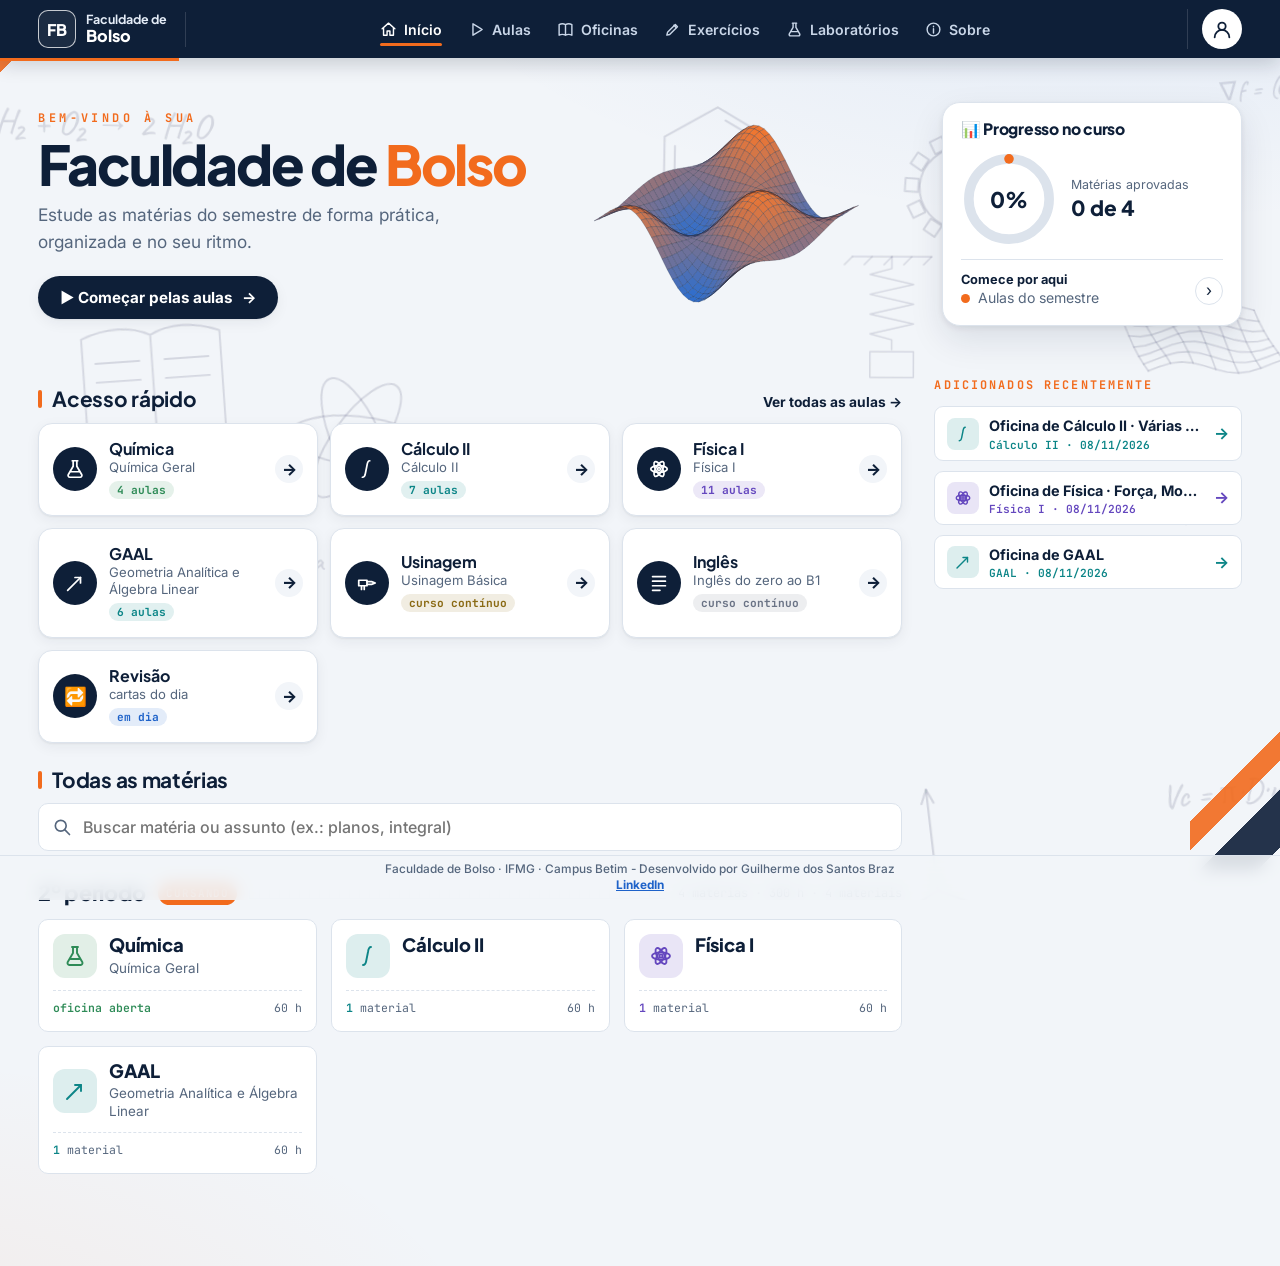
==== commit a9f6367d: "Varredura: animações pausam fora da tela, DPR máx. 2, fontes enxutas, código morto removido, recente" ====
--- a/index.html
+++ b/index.html
@@ -4,15 +4,15 @@
 <meta charset="utf-8">
 <meta name="viewport" content="width=device-width, initial-scale=1, viewport-fit=cover">
 <title>Faculdade de Bolso</title>
+<link rel="preconnect" href="https://fonts.googleapis.com">
+<link rel="preconnect" href="https://fonts.gstatic.com" crossorigin>
+<link rel="stylesheet" href="https://fonts.googleapis.com/css2?family=Plus+Jakarta+Sans:wght@500;600;700;800&amp;family=Inter:wght@400;500;600;700&amp;family=Caveat:wght@500;700&amp;family=JetBrains+Mono:wght@400;600&amp;display=swap">
 <link rel="manifest" href="manifest.webmanifest">
 <meta name="theme-color" content="#13233A">
 <link rel="icon" type="image/png" href="icons/logo-favicon-64.png">
 <link rel="apple-touch-icon" href="icons/logo-apple-180.png">
 <meta name="apple-mobile-web-app-capable" content="yes">
 <meta name="description" content="Hub de estudos de Engenharia Mecânica: matérias por período com os materiais interativos de cada uma.">
-<link rel="preconnect" href="https://fonts.googleapis.com">
-<link rel="preconnect" href="https://fonts.gstatic.com" crossorigin>
-<link rel="stylesheet" href="https://fonts.googleapis.com/css2?family=Bricolage+Grotesque:opsz,wght@12..96,500;12..96,700;12..96,800&family=Atkinson+Hyperlegible:wght@400;700&family=JetBrains+Mono:wght@400;600&display=swap">
 <style>
 /* Layout: caderneta de engenharia — folha milimetrada, cada período é uma "régua" com as matérias como fichas de arquivo */
 :root{
@@ -43,7 +43,6 @@
 
 /* topo */
 .topbar{background:var(--ink);color:var(--sheet)}
-.tbin{display:flex;align-items:center;justify-content:space-between;gap:16px;padding-block:9px;flex-wrap:wrap}
 .tbc{font-family:var(--f-mono);font-size:.72rem;letter-spacing:.12em;text-transform:uppercase;font-weight:600}
 .mini{display:flex;align-items:center;gap:10px;text-decoration:none;color:inherit;font-family:var(--f-mono);font-size:.74rem}
 .mini b{font-size:.9rem;font-variant-numeric:tabular-nums}
@@ -58,13 +57,7 @@
 .top h1{font-size:clamp(2.3rem,6.5vw,4.2rem);font-weight:800;letter-spacing:-.03em}
 .top h1 span{color:var(--accent)}
 .top p{color:var(--ink2);max-width:52ch;margin:.4rem 0 0;font-size:1rem}
-.stamp{border:1.5px solid var(--ink);background:var(--sheet);font-family:var(--f-mono);font-size:.78rem;min-width:220px}
-.stamp div{display:grid;grid-template-columns:auto 1fr;gap:12px;padding:6px 12px;border-top:1px solid var(--line)}
-.stamp div:first-child{border-top:0}
-.stamp b{font-variant-numeric:tabular-nums;text-align:right;font-weight:600}
-.stamp span{color:var(--ink2);text-transform:uppercase;letter-spacing:.06em;font-size:.68rem;align-self:center}
-@media (max-width:640px){.top{grid-template-columns:1fr}.stamp{min-width:0;display:grid;grid-template-columns:1fr 1fr}.stamp div{border-top:1px solid var(--line);border-left:1px solid var(--line);margin-left:-1px}.stamp div:nth-child(-n+2){border-top:0}.stamp div:last-child{grid-column:1/-1}}
-
+@media (max-width:640px){.top{grid-template-columns:1fr}}
 .search{position:relative;margin-bottom:30px}
 .search input{width:100%;font:500 1rem var(--f-body);padding:13px 16px 13px 44px;border:1.5px solid var(--line);border-radius:10px;background:var(--sheet);color:var(--ink)}
 .search input:focus{outline:none;border-color:var(--accent2)}
@@ -77,9 +70,6 @@
 .upd{list-style:none;margin:-4px 0 6px;padding:8px 16px 10px 16px;border:1px dashed var(--line);border-top:0;border-radius:0 0 10px 10px;font-size:.86rem;color:var(--ink2);display:grid;gap:3px}
 .upd li{display:grid;grid-template-columns:44px 1fr;gap:6px}
 .upd li span{font:600 .72rem var(--f-mono);color:var(--ink)}
-.pshow{display:flex;flex-wrap:wrap;gap:8px;margin:-6px 0 10px}
-.pshow button{font:600 .8rem var(--f-mono);padding:8px 14px;border-radius:8px;border:1.5px dashed var(--line);background:transparent;color:var(--ink2);cursor:pointer}
-.pshow button:hover{border-color:var(--ink2);color:var(--ink)}
 .today{display:flex;flex-wrap:wrap;align-items:center;gap:8px;text-decoration:none;color:var(--ink);margin:14px 0 14px;font-size:.88rem}
 .today .tk{font:600 .72rem var(--f-mono);letter-spacing:.1em;text-transform:uppercase;color:var(--ink2);margin-right:4px}
 .today .tc{--mc:var(--accent);border:1.5px solid var(--line);background:var(--sheet);border-radius:999px;padding:4px 12px}
@@ -282,7 +272,6 @@
 
 
 /* conta, login e modo visitante */
-.tbr{display:flex;align-items:center;gap:14px;flex-wrap:wrap}
 .conta{display:flex;align-items:center;gap:8px;font-family:var(--f-mono);font-size:.72rem}
 .conta .sy{opacity:.75}
 .conta button{font:600 .72rem var(--f-mono);background:transparent;color:inherit;border:1px solid color-mix(in srgb,var(--sheet) 40%,transparent);border-radius:6px;padding:3px 8px;cursor:pointer}
@@ -298,13 +287,13 @@
 .alink{background:none;border:0;padding:0;font:600 .8rem var(--f-mono);color:var(--ink2);text-decoration:underline;cursor:pointer;justify-self:start}
 .amsg{min-height:1.2em;font-size:.8rem;margin:0}
 .amsg.err{color:var(--bad)}.amsg.ok{color:var(--ok)}
-body.vis #prog,body.vis #alerts,body.vis #tabProv,body.vis #tabHor,body.vis #today,body.vis .jumpbar,body.vis #editPanel,body.vis #pshow,body.vis .stbox,body.vis .mprov{display:none!important}
+body.vis #prog,body.vis #alerts,body.vis #tabProv,body.vis #tabHor,body.vis #today,body.vis .jumpbar,body.vis #editPanel,body.vis .stbox,body.vis .mprov{display:none!important}
 
 /* telas largas */
 @media (min-width:1200px){
   #home:not([hidden]){display:grid;grid-template-columns:minmax(0,1fr) clamp(300px,24vw,400px);grid-template-rows:repeat(6,auto) 1fr;column-gap:clamp(24px,2.5vw,44px)}
   #home>*{grid-column:1}
-  #home>#today{grid-row:1}#home>.search{grid-row:2}#home>.jumpbar{grid-row:3}#home>#editPanel{grid-row:4}#home>#periodos{grid-row:5}#home>#pshow{grid-row:6}
+  #home>#today{grid-row:1}#home>.search{grid-row:2}#home>.jumpbar{grid-row:3}#home>#editPanel{grid-row:4}#home>#periodos{grid-row:5}
   #home>#recentWrap{grid-column:2;grid-row:1/-1;align-self:start;position:sticky;top:16px;padding-top:14px}
   #recentWrap .recent{grid-template-columns:1fr;margin-bottom:0}
   .grid{grid-template-columns:repeat(auto-fill,minmax(230px,1fr));gap:14px}
@@ -368,7 +357,6 @@
     <p class="mono" id="bkMsg" aria-live="polite"></p>
   </div>
   <div id="periodos"></div>
-  <div class="pshow" id="pshow"></div>
 </section>
 
 <section id="materia" hidden></section>
--- a/css/fdb-v2.css
+++ b/css/fdb-v2.css
@@ -2,7 +2,6 @@
    Azul-marinho + laranja, superfícies azul→laranja, cartões claros com sombra suave,
    barra laranja nos títulos de seção e cabeçalho marinho retrátil.
    Carregado DEPOIS do <style> de cada página: só redefine tokens e componentes. */
-@import url("https://fonts.googleapis.com/css2?family=Plus+Jakarta+Sans:wght@500;600;700;800&family=Inter:wght@400;500;600;700&family=Caveat:wght@500;700&display=swap");
 
 :root{
   --paper:#F2F5F9; --sheet:#FFFFFF; --ink:#0E1F38; --ink2:#55667D; --line:#DCE3EC; --grid:rgba(14,31,56,.035);
@@ -146,9 +145,6 @@
 .fdb-card .deco{position:absolute;right:-10px;bottom:-14px;width:150px;opacity:.13;pointer-events:none;color:var(--ink)}
 
 /* ===== rodapé ===== */
-.fdb-foot{display:flex;flex-wrap:wrap;justify-content:space-between;align-items:center;gap:14px;border-top:1px solid var(--line);padding-top:16px;position:relative}
-.fdb-foot .tl{font:800 italic 1.15rem var(--f-disp);color:var(--ink);text-align:right;line-height:1.15}
-.fdb-foot .tl::before{content:"/";color:var(--c1);margin-right:4px}
 
 /* ===== hub ===== */
 .topbar{background:var(--navy)!important;color:#fff!important;--sheet:#fff}
@@ -194,7 +190,7 @@
   background:color-mix(in srgb,var(--paper) 88%,transparent);backdrop-filter:blur(8px);-webkit-backdrop-filter:blur(8px);border-top:1px solid var(--line);
   font:500 .74rem/1.35 var(--f-body)!important;color:var(--ink2)!important;text-align:center}
 .ffix a{font-weight:700;color:var(--c2)!important;text-decoration:underline}
-.ffix .fdb-foot,.ffix .credits{display:contents}
+.ffix .credits{display:contents}
 
 /* cabeçalho do hub */
 .fdb-hh{position:sticky;top:0;z-index:30;box-shadow:0 6px 20px rgba(7,16,31,.18);transition:transform .28s ease}
@@ -326,7 +322,6 @@
 .fdb-wall::after{right:-110px;bottom:20px;background:linear-gradient(135deg,transparent 40%,var(--orange) 40% 46%,transparent 46%),linear-gradient(135deg,transparent 52%,var(--navy) 52% 64%,transparent 64%);opacity:.9}
 @media (max-width:700px){.fdb-wall::before,.fdb-wall::after{display:none}}
 body.fdb-has-wall{background-image:radial-gradient(1100px 520px at 88% -140px,color-mix(in srgb,var(--c2) 10%,transparent),transparent 70%),radial-gradient(900px 480px at -10% 110%,color-mix(in srgb,var(--c1) 8%,transparent),transparent 70%)!important;background-size:auto!important}
-.fdb-hub main.wrap{position:relative}
 .fdb-amh{font:800 .68rem var(--f-body);letter-spacing:.14em;text-transform:uppercase;color:var(--orange);padding:10px 12px 4px}
 .fdb-amh:first-child{padding-top:4px}
 .fdb-am a small{font:700 .66rem var(--f-mono);color:#fff;background:rgba(255,255,255,.12);border-radius:999px;padding:1px 7px;margin-right:6px}
@@ -339,3 +334,67 @@
 header.top[hidden]{display:none!important}
 .fdb-wall::before{top:-40px!important;left:-190px!important}
 @media (max-width:640px){.ffix{font-size:.64rem!important;padding-top:4px!important;padding-bottom:calc(4px + env(safe-area-inset-bottom,0px))!important}body{padding-bottom:64px}}
+
+/* ===== dentro da matéria: lateral + navegação de aulas ===== */
+body.fdb-mat header nav#nav,body.fdb-mat .fdb-tog{display:none!important}
+body.fdb-mat header .brand{gap:12px;flex-wrap:nowrap}
+body.fdb-mat header .hwrap{padding-bottom:10px}
+.fdb-burger{flex:none;width:40px;height:40px;border-radius:10px!important;border:1px solid rgba(255,255,255,.25)!important;background:transparent!important;display:grid!important;align-content:center;justify-items:center;gap:4px;padding:0!important}
+.fdb-burger span{display:block;width:18px;height:2px;border-radius:2px;background:#fff}
+body.fdb-side-on .fdb-burger{background:rgba(255,255,255,.1)!important}
+.fdb-lnav{flex:1;min-width:0;display:flex;align-items:center;justify-content:center;gap:8px}
+.fdb-lnav .lt{font:700 .92rem var(--f-body);color:#fff}
+.fdb-lnav .lgo{font:700 .82rem var(--f-body);color:#fff;text-decoration:none;background:var(--orange);border-radius:999px;padding:6px 14px;white-space:nowrap}
+.fdb-lnav .lp{flex:none;font:700 .85rem var(--f-body);color:#fff;text-decoration:none;border:1px solid rgba(255,255,255,.25);border-radius:999px;padding:6px 12px;white-space:nowrap}
+.fdb-lnav .lp:hover{background:rgba(255,255,255,.1)}
+.fdb-lnav .lp.off{opacity:.55}
+.fdb-lnav .lc{display:flex;align-items:center;gap:4px;overflow-x:auto;scrollbar-width:none;min-width:0}
+.fdb-lnav .lc::-webkit-scrollbar{display:none}
+.fdb-lnav .lm{flex:none;font:800 .66rem var(--f-body);letter-spacing:.12em;text-transform:uppercase;color:var(--orange);margin-right:4px}
+.fdb-lnav .la{flex:none;font:600 .8rem var(--f-body);color:#C9D6E8;text-decoration:none;padding:5px 10px;border-radius:999px;position:relative}
+.fdb-lnav .la:hover{color:#fff;background:rgba(255,255,255,.07)}
+.fdb-lnav .la.ok{color:#8EE6A8}
+.fdb-lnav .la.on{color:var(--navy);background:#fff}
+@media (max-width:760px){.fdb-lnav .lp span,.fdb-lnav .lm{display:none}.fdb-lnav .lt{font-size:.8rem}.fdb-lnav .lgo{font-size:.72rem;padding:5px 10px}body.fdb-mat header .brand .fdb-lt{display:none}body.fdb-mat header .brand a[href="../../index.html#m-calc2"],body.fdb-mat header .brand > div > a:first-child{display:none!important}}
+body.fdb-mat header .prog{display:none!important}
+.fdb-side{position:fixed;top:0;left:0;bottom:0;width:290px;max-width:86vw;z-index:45;background:var(--navy);color:#fff;transform:translateX(-102%);transition:transform .28s ease;overflow-y:auto;padding:14px 12px 80px;box-shadow:12px 0 40px rgba(7,16,31,.25)}
+body.fdb-side-on .fdb-side{transform:none}
+.fdb-scrim{position:fixed;inset:0;z-index:44;background:rgba(7,16,31,.45);opacity:0;pointer-events:none;transition:opacity .25s}
+@media (max-width:1099px){body.fdb-side-on .fdb-scrim{opacity:1;pointer-events:auto}}
+@media (min-width:1100px){body.fdb-mat{transition:padding-left .28s ease}body.fdb-mat.fdb-side-on{padding-left:290px}body.fdb-mat.fdb-side-on header{margin-left:0}}
+.fdb-side .sh{display:flex;align-items:center;gap:10px;padding:4px 6px 14px;border-bottom:1px solid rgba(255,255,255,.12);margin-bottom:10px}
+.fdb-side .sh small{display:block;font-size:.72rem;color:#AFC1D8}.fdb-side .sh b{font:800 1.05rem var(--f-disp)}
+.fdb-side .sx{margin-left:auto;width:32px;height:32px;padding:0!important;border-radius:9px!important;background:transparent!important;border:1px solid rgba(255,255,255,.25)!important;font-size:1.2rem;line-height:1}
+.fdb-side .sl{display:flex;align-items:center;gap:8px;padding:8px 10px;border-radius:9px;color:#DCE6F3;text-decoration:none;font:600 .88rem var(--f-body)}
+.fdb-side .sl:hover{background:rgba(255,255,255,.07)}
+.fdb-side .sl.on{background:#fff;color:var(--navy)}
+.fdb-side .sl.hub{color:#AFC1D8;font-size:.8rem}
+.fdb-side .sm{margin-top:12px}
+.fdb-side .smh{font:800 .66rem var(--f-body);letter-spacing:.14em;text-transform:uppercase;color:var(--orange);padding:4px 10px}
+.fdb-side .smt{font:700 .8rem var(--f-body);color:#fff;padding:0 10px 4px}
+.fdb-side .sv{font-size:.8rem;color:#8193AB;padding:4px 10px;font-style:italic}
+.fdb-side .sn{flex:none;width:22px;height:22px;border-radius:50%;background:rgba(255,255,255,.12);display:grid;place-items:center;font:700 .68rem var(--f-mono)}
+.fdb-side .sl.on .sn{background:var(--navy);color:#fff}
+.fdb-side .scart{padding:6px 10px}
+.fdb-side .scart .ak-navbtn{width:100%}
+
+/* início da matéria: módulos */
+.fdb-mods{display:grid;grid-template-columns:repeat(auto-fit,minmax(min(100%,290px),1fr));gap:14px}
+.fdb-mod{display:flex;flex-direction:column;gap:6px;background:var(--sheet);border:1px solid var(--line);border-radius:18px;box-shadow:var(--sh1);padding:18px;position:relative;overflow:hidden}
+.fdb-mod::before{content:"";position:absolute;inset:0 0 auto;height:4px;background:linear-gradient(90deg,var(--c2),var(--c1))}
+.fdb-mod .mh{display:flex;justify-content:space-between;align-items:baseline;gap:8px}
+.fdb-mod .mn{font:800 1.2rem var(--f-disp)}.fdb-mod .mp{font:700 .72rem var(--f-mono);color:var(--c1);text-transform:uppercase;letter-spacing:.08em}
+.fdb-mod .mt{font:700 1rem var(--f-disp);color:var(--ink)}
+.fdb-mod .mbar{height:6px;border-radius:3px;background:var(--line);overflow:hidden;margin-top:4px}.fdb-mod .mbar i{display:block;height:100%;background:var(--ok)}
+.fdb-mod .mc{color:var(--ink2);font-size:.78rem}
+.fdb-mod .mau{list-style:none;margin:6px 0 4px;padding:0;display:grid;gap:2px}
+.fdb-mod .mau a{display:flex;align-items:center;gap:8px;padding:6px 8px;border-radius:9px;text-decoration:none;color:var(--ink);font-size:.9rem}
+.fdb-mod .mau a:hover{background:var(--paper)}
+.fdb-mod .mau .sn{flex:none;width:22px;height:22px;border-radius:50%;background:var(--navy);color:#fff;display:grid;place-items:center;font:700 .68rem var(--f-mono)}
+.fdb-mod .mau .sn.ok{background:var(--ok)}
+.fdb-mod .mgo{align-self:flex-start;margin-top:auto;font-size:.86rem;padding:9px 16px}
+.fdb-mod.vazio{background:transparent;box-shadow:none;border-style:dashed;min-height:180px}
+.fdb-mod.vazio::before{opacity:.25}.fdb-mod.vazio .mt{color:var(--ink2)}.fdb-mod.vazio p{color:var(--ink2);font-size:.88rem;margin:0}
+/* laboratórios-jogo */
+.lcard.jogo .qi{font-size:1.6rem}
+.lcard .lpb{display:block;height:6px;border-radius:3px;background:var(--line);overflow:hidden;margin-top:4px}.lcard .lpb i{display:block;height:100%;background:linear-gradient(90deg,var(--c2),var(--c1))}
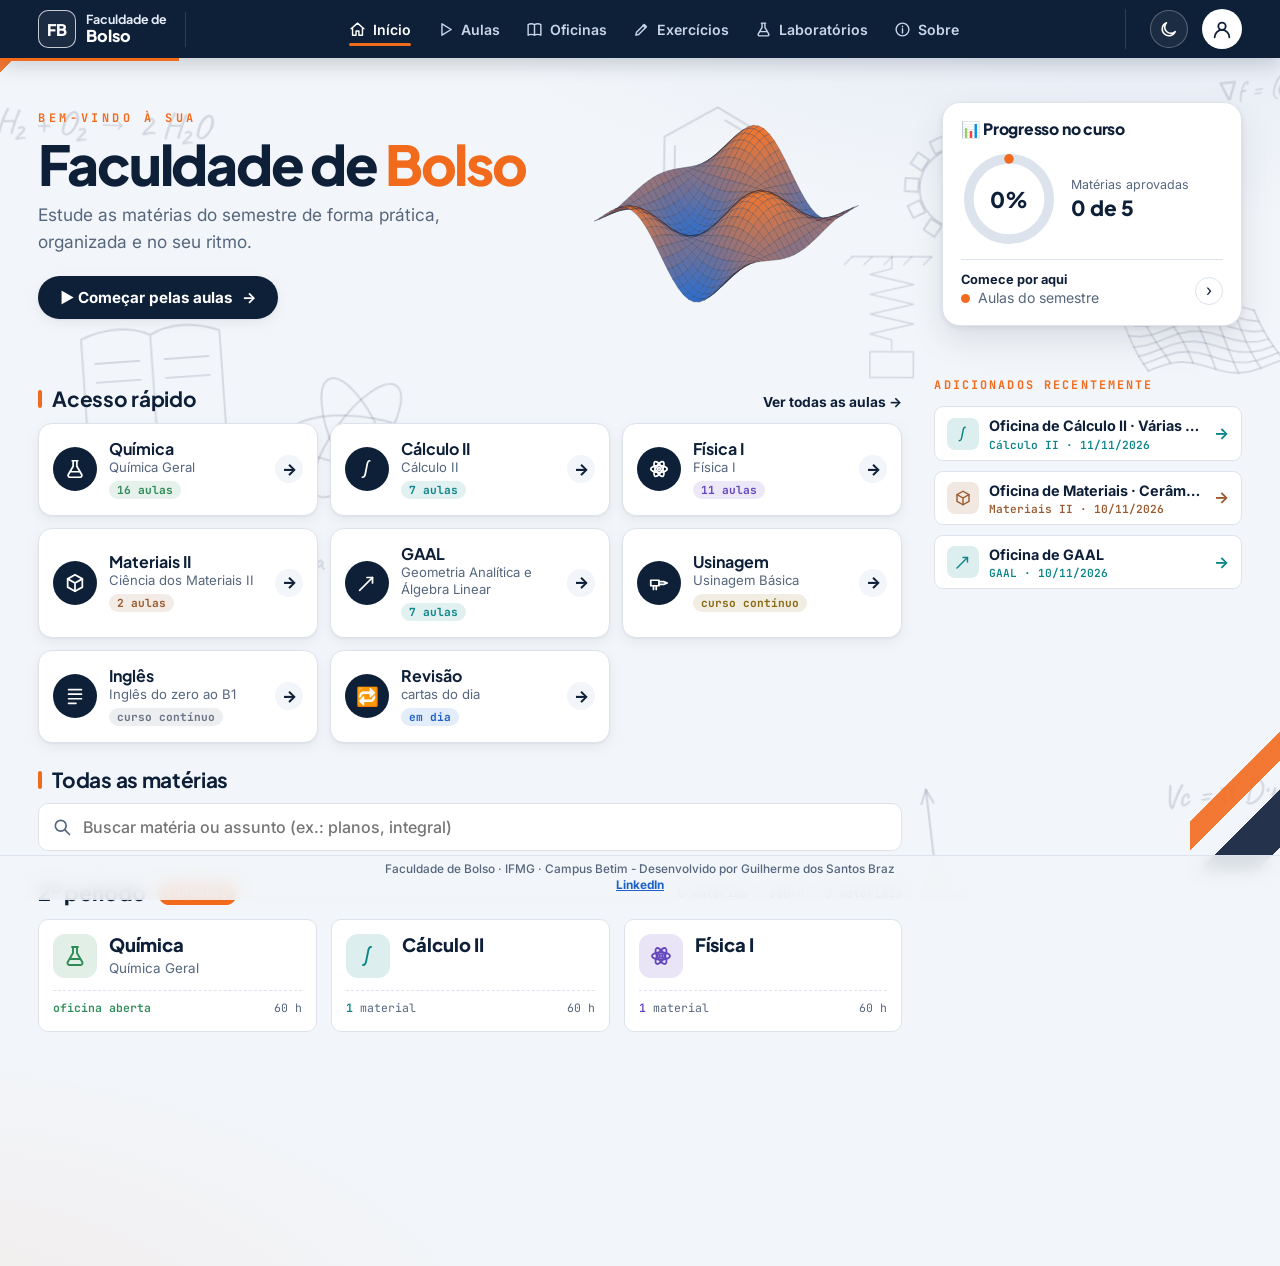
==== commit e5233302: "Tema claro/escuro, Enter no quadro, aba Exercícios para treinar (Cálculo II) Co-Authored-By: Claude " ====
--- a/index.html
+++ b/index.html
@@ -310,6 +310,7 @@
 }
 </style>
 <link rel="stylesheet" href="css/fdb-v2.css">
+<script src="js/tema.js?v=1"></script>
 <script src="js/fdb-ui.js" defer></script>
 </head>
 <body>
--- a/css/fdb-v2.css
+++ b/css/fdb-v2.css
@@ -398,3 +398,4 @@
 /* laboratórios-jogo */
 .lcard.jogo .qi{font-size:1.6rem}
 .lcard .lpb{display:block;height:6px;border-radius:3px;background:var(--line);overflow:hidden;margin-top:4px}.lcard .lpb i{display:block;height:100%;background:linear-gradient(90deg,var(--c2),var(--c1))}
+body.fdb-mat .fdb-peek{display:none!important}
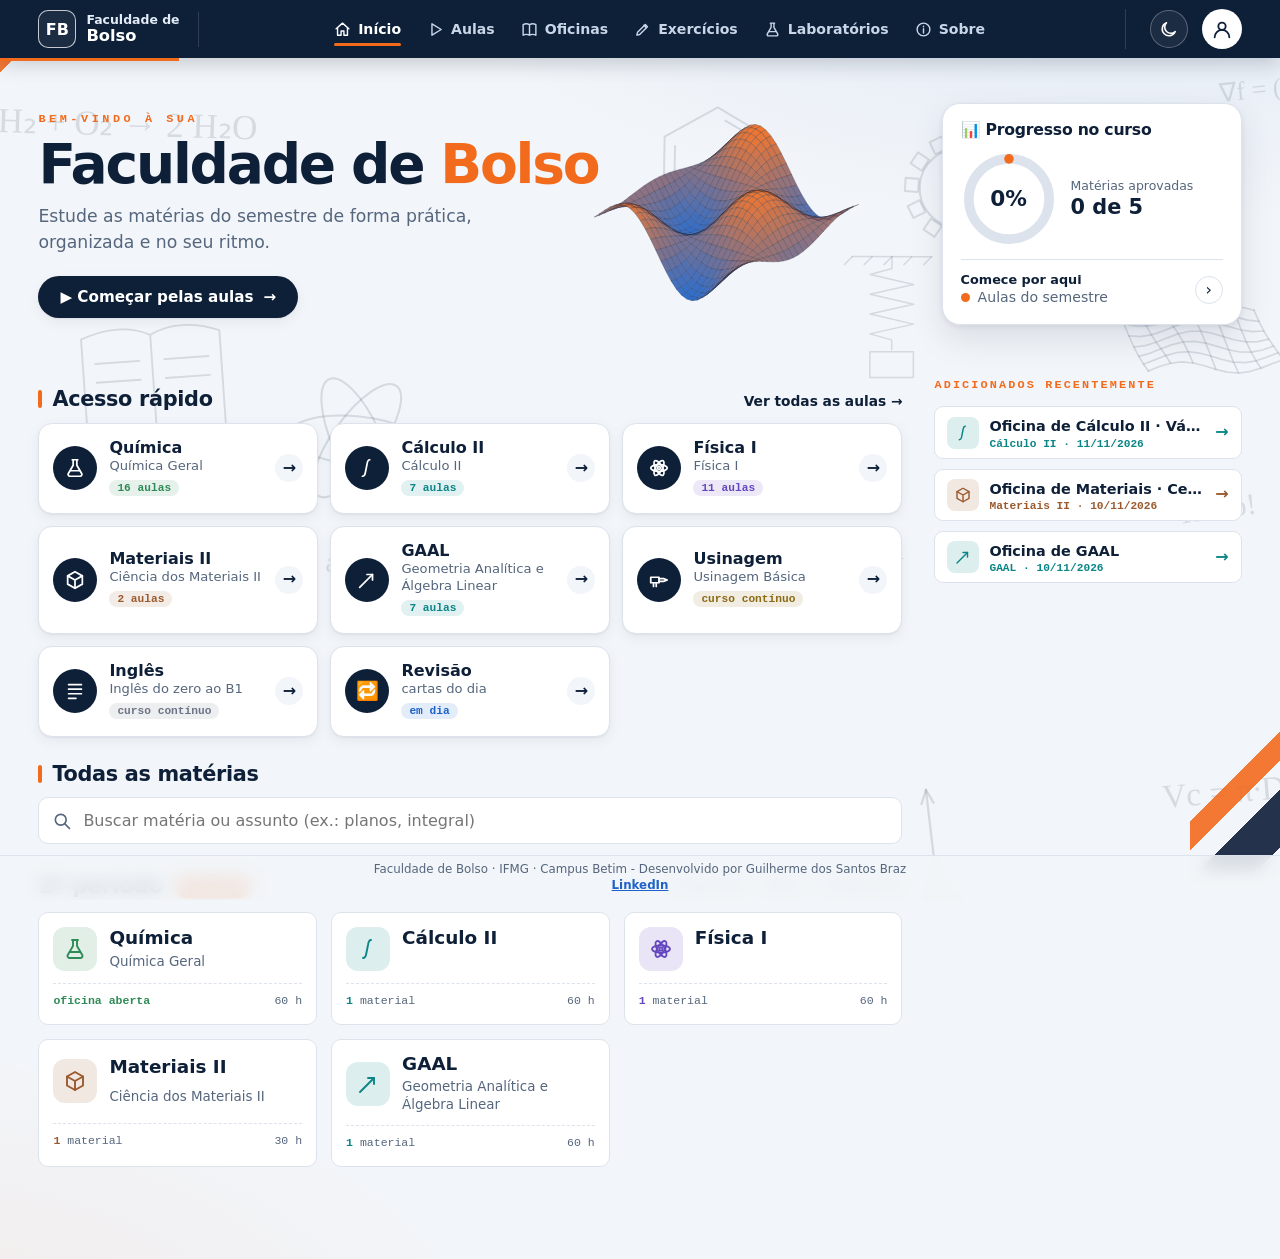
==== commit 18c7bed6: "Varredura de segurança e desempenho - CSP em todas as páginas; sem eval/Function no código do site -" ====
--- a/index.html
+++ b/index.html
@@ -2,6 +2,7 @@
 <html lang="pt-BR">
 <head>
 <meta charset="utf-8">
+<meta http-equiv="Content-Security-Policy" content="default-src 'self'; script-src 'self' 'unsafe-inline' https://cdn.jsdelivr.net; style-src 'self' 'unsafe-inline' https://fonts.googleapis.com; font-src 'self' data: https://fonts.gstatic.com; img-src 'self' data: blob: https:; media-src 'self' data: blob: https:; connect-src 'self' https://*.supabase.co wss://*.supabase.co; frame-src https://open.spotify.com https://www.youtube.com; worker-src 'self' blob:; manifest-src 'self'; base-uri 'self'; form-action 'self'; object-src 'none'">
 <meta name="viewport" content="width=device-width, initial-scale=1, viewport-fit=cover">
 <title>Faculdade de Bolso</title>
 <link rel="preconnect" href="https://fonts.googleapis.com">
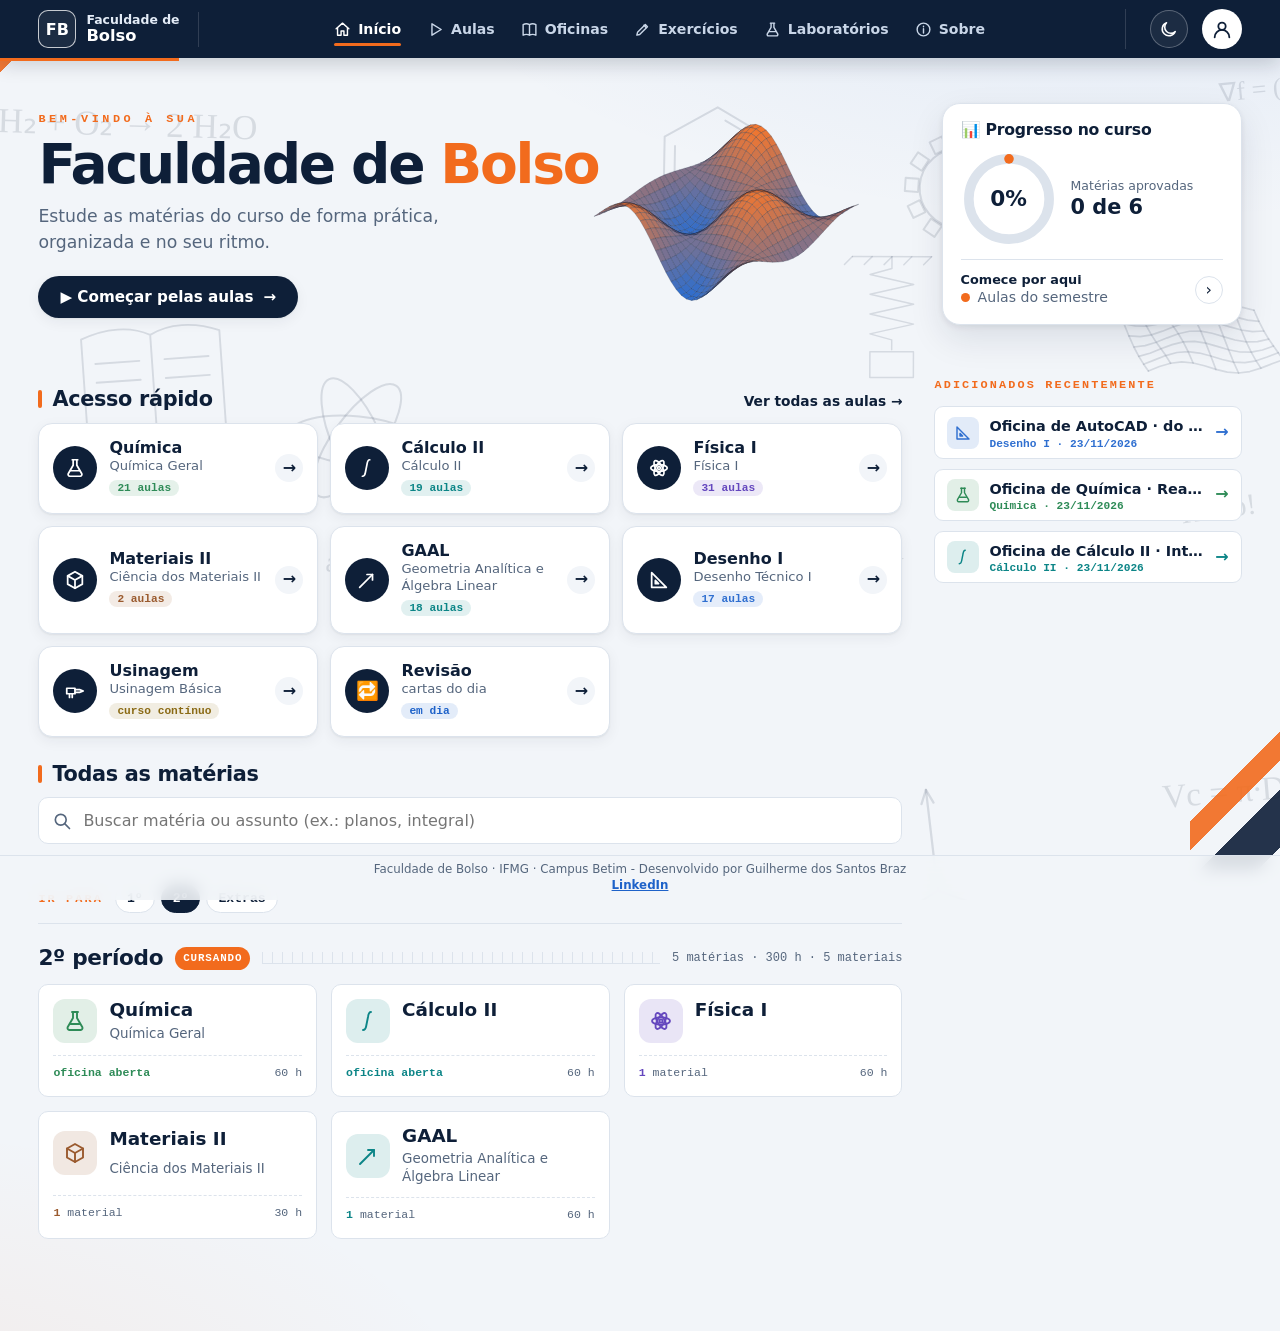
==== commit 70d719d2: "Química: eletroquímica 23/11; visitantes veem todas as oficinas; hub mais rápido - Química: exemplos" ====
--- a/index.html
+++ b/index.html
@@ -7,7 +7,8 @@
 <title>Faculdade de Bolso</title>
 <link rel="preconnect" href="https://fonts.googleapis.com">
 <link rel="preconnect" href="https://fonts.gstatic.com" crossorigin>
-<link rel="stylesheet" href="https://fonts.googleapis.com/css2?family=Plus+Jakarta+Sans:wght@500;600;700;800&amp;family=Inter:wght@400;500;600;700&amp;family=Caveat:wght@500;700&amp;family=JetBrains+Mono:wght@400;600&amp;display=swap">
+<link rel="preload" as="style" href="https://fonts.googleapis.com/css2?family=Plus+Jakarta+Sans:wght@500;600;700;800&amp;family=Inter:wght@400;500;600;700&amp;family=Caveat:wght@500;700&amp;family=JetBrains+Mono:wght@400;600&amp;display=swap" onload="this.onload=null;this.rel='stylesheet'">
+<noscript><link rel="stylesheet" href="https://fonts.googleapis.com/css2?family=Plus+Jakarta+Sans:wght@500;600;700;800&amp;family=Inter:wght@400;500;600;700&amp;family=Caveat:wght@500;700&amp;family=JetBrains+Mono:wght@400;600&amp;display=swap"></noscript>
 <link rel="manifest" href="manifest.webmanifest">
 <meta name="theme-color" content="#13233A">
 <link rel="icon" type="image/png" href="icons/logo-favicon-64.png">
@@ -288,7 +289,7 @@
 .alink{background:none;border:0;padding:0;font:600 .8rem var(--f-mono);color:var(--ink2);text-decoration:underline;cursor:pointer;justify-self:start}
 .amsg{min-height:1.2em;font-size:.8rem;margin:0}
 .amsg.err{color:var(--bad)}.amsg.ok{color:var(--ok)}
-body.vis #prog,body.vis #alerts,body.vis #tabProv,body.vis #tabHor,body.vis #today,body.vis .jumpbar,body.vis #editPanel,body.vis .stbox,body.vis .mprov{display:none!important}
+body.vis #prog,body.vis #alerts,body.vis #tabProv,body.vis #tabHor,body.vis #today,body.vis #editBtn,body.vis #editPanel,body.vis .stbox,body.vis .mprov{display:none!important}
 
 /* telas largas */
 @media (min-width:1200px){
@@ -313,6 +314,16 @@
 <link rel="stylesheet" href="css/fdb-v2.css">
 <script src="js/tema.js?v=1"></script>
 <script src="js/fdb-ui.js" defer></script>
+<!-- tudo em paralelo: "defer" baixa junto e roda na ordem, depois do HTML; o hub já vem pré-carregado -->
+<link rel="preload" href="js/hub.js" as="script">
+<link rel="preconnect" href="https://zqdpvawnodrhnmntbuvr.supabase.co" crossorigin>
+<script src="dados/materias.js" defer></script>
+<script src="dados/aulas.js" defer></script>
+<script src="dados/cartas.js" defer></script>
+<script src="js/anki.js" defer></script>
+<script src="dados/config.js" defer></script>
+<script src="js/boot.js" defer></script>
+<script src="js/aviso.js" defer></script>
 </head>
 <body>
 <div class="topbar fdb-hh" id="hh"><div class="wrap hhin"><a class="hlogo" href="#" aria-label="Faculdade de Bolso · início"><span class="lg">FB</span><span class="lt">Faculdade de<br><b>Bolso</b></span></a><nav class="hnav" id="hnav" aria-label="Seções"><a href="#" id="tabMat"><svg viewBox="0 0 24 24" fill="none" stroke="currentColor" stroke-width="2" stroke-linecap="round" stroke-linejoin="round" aria-hidden="true"><path d="M3 11 12 3l9 8"/><path d="M5 10v10h5v-6h4v6h5V10"/></svg><span>Início</span></a><a href="#aulas" id="tabAul"><svg viewBox="0 0 24 24" fill="none" stroke="currentColor" stroke-width="2" stroke-linecap="round" stroke-linejoin="round" aria-hidden="true"><path d="M7 4v16l13-8z"/></svg><span>Aulas</span></a><a href="#oficinas" id="tabOfi"><svg viewBox="0 0 24 24" fill="none" stroke="currentColor" stroke-width="2" stroke-linecap="round" stroke-linejoin="round" aria-hidden="true"><path d="M3 5c3-1.5 6-1.5 9 0v15c-3-1.5-6-1.5-9 0zM21 5c-3-1.5-6-1.5-9 0v15c3-1.5 6-1.5 9 0z"/></svg><span>Oficinas</span></a><a href="#exercicios" id="tabExe"><svg viewBox="0 0 24 24" fill="none" stroke="currentColor" stroke-width="2" stroke-linecap="round" stroke-linejoin="round" aria-hidden="true"><path d="M4 20l4-1 11-11-3-3L5 16z"/><path d="M14 6l3 3"/></svg><span>Exercícios</span></a><a href="#labs" id="tabLab"><svg viewBox="0 0 24 24" fill="none" stroke="currentColor" stroke-width="2" stroke-linecap="round" stroke-linejoin="round" aria-hidden="true"><path d="M9 3h6M10 3v6l-5.5 9.5A2 2 0 0 0 6.2 21h11.6a2 2 0 0 0 1.7-2.5L14 9V3"/><path d="M7.5 15h9"/></svg><span>Laboratórios</span></a><a href="#sobre" id="tabSob"><svg viewBox="0 0 24 24" fill="none" stroke="currentColor" stroke-width="2" stroke-linecap="round" stroke-linejoin="round" aria-hidden="true"><circle cx="12" cy="12" r="9"/><path d="M12 11v6M12 7.5v.5"/></svg><span>Sobre</span></a></nav><div class="hright"><a class="mini" id="prog" href="#" aria-label="Progresso do curso"></a><span class="tbc" id="curso" hidden>Engenharia Mecânica</span><div class="umenu"><button type="button" class="uav" id="uav" aria-haspopup="true" aria-expanded="false" aria-label="Meu semestre"><svg viewBox="0 0 24 24" fill="none" stroke="currentColor" stroke-width="2" stroke-linecap="round" stroke-linejoin="round" aria-hidden="true"><circle cx="12" cy="9" r="4"/><path d="M4 21a8 8 0 0 1 16 0"/></svg><span class="ub" id="uBadge" hidden></span></button><div class="upan" id="upan" hidden><div class="uh">Meu semestre</div><a href="#horario" id="tabHor">🗓️ Horário</a><a href="#provas" id="tabProv">📝 Provas<span class="tb" id="tabBadge" hidden></span></a><a href="#revisao" id="tabRev">🔁 Revisão<span class="tb" id="revBadge" hidden></span></a><div class="uc"><span class="conta" id="conta" hidden></span></div></div></div></div></div></div>
@@ -413,13 +424,6 @@
 <footer class="ffix"><span>Faculdade de Bolso · IFMG · Campus Betim - Desenvolvido por Guilherme dos Santos Braz</span><a href="https://www.linkedin.com/in/guilherme-santos-66b8162a0" target="_blank" rel="noopener">LinkedIn</a><span id="foot" hidden></span></footer>
 </main>
 
-<script src="dados/materias.js"></script>
-<script src="dados/aulas.js"></script>
-<script src="dados/cartas.js"></script>
-<script src="js/anki.js"></script>
-<script src="js/aviso.js" defer></script>
-<script src="dados/config.js"></script>
-<script src="js/boot.js"></script>
 <script>
 /* Esc volta um nível: busca → edição → página da matéria/provas → topo */
 addEventListener('keydown',e=>{ if(e.key!=='Escape'||e.defaultPrevented)return;
